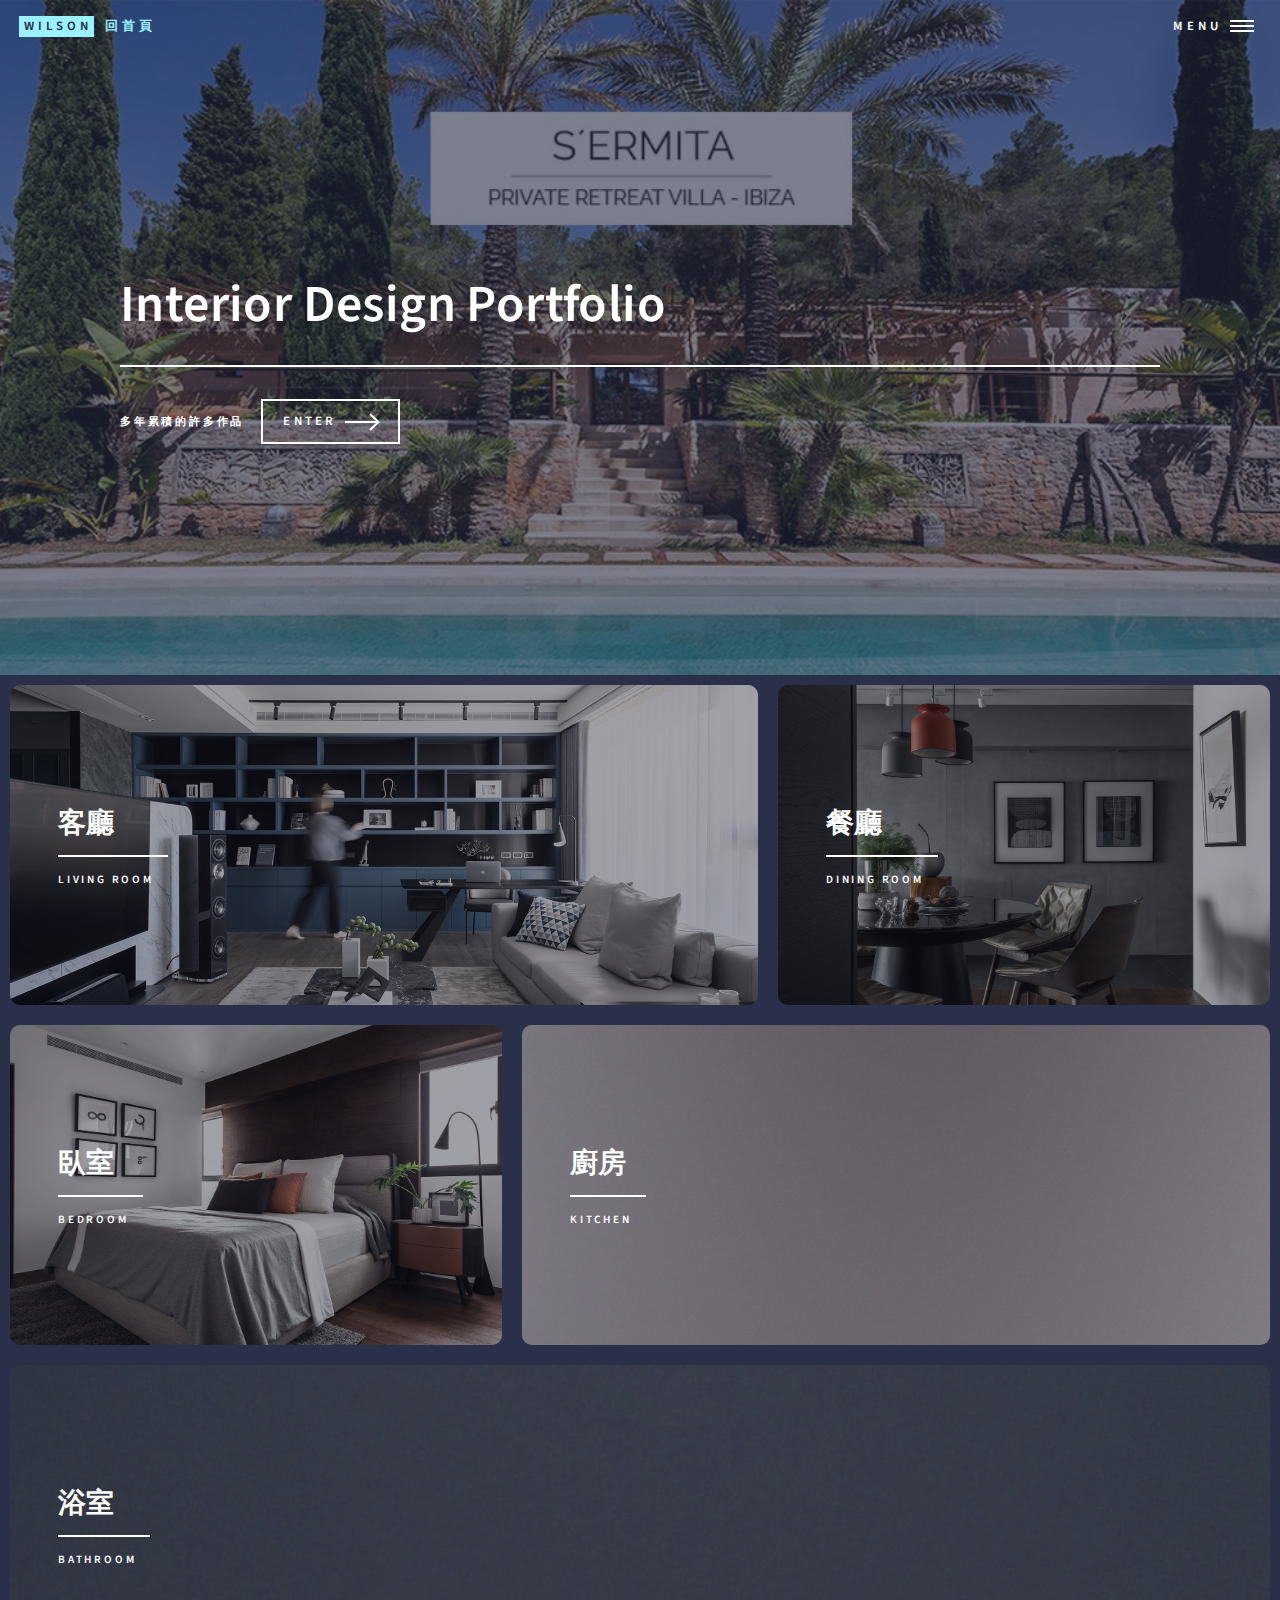
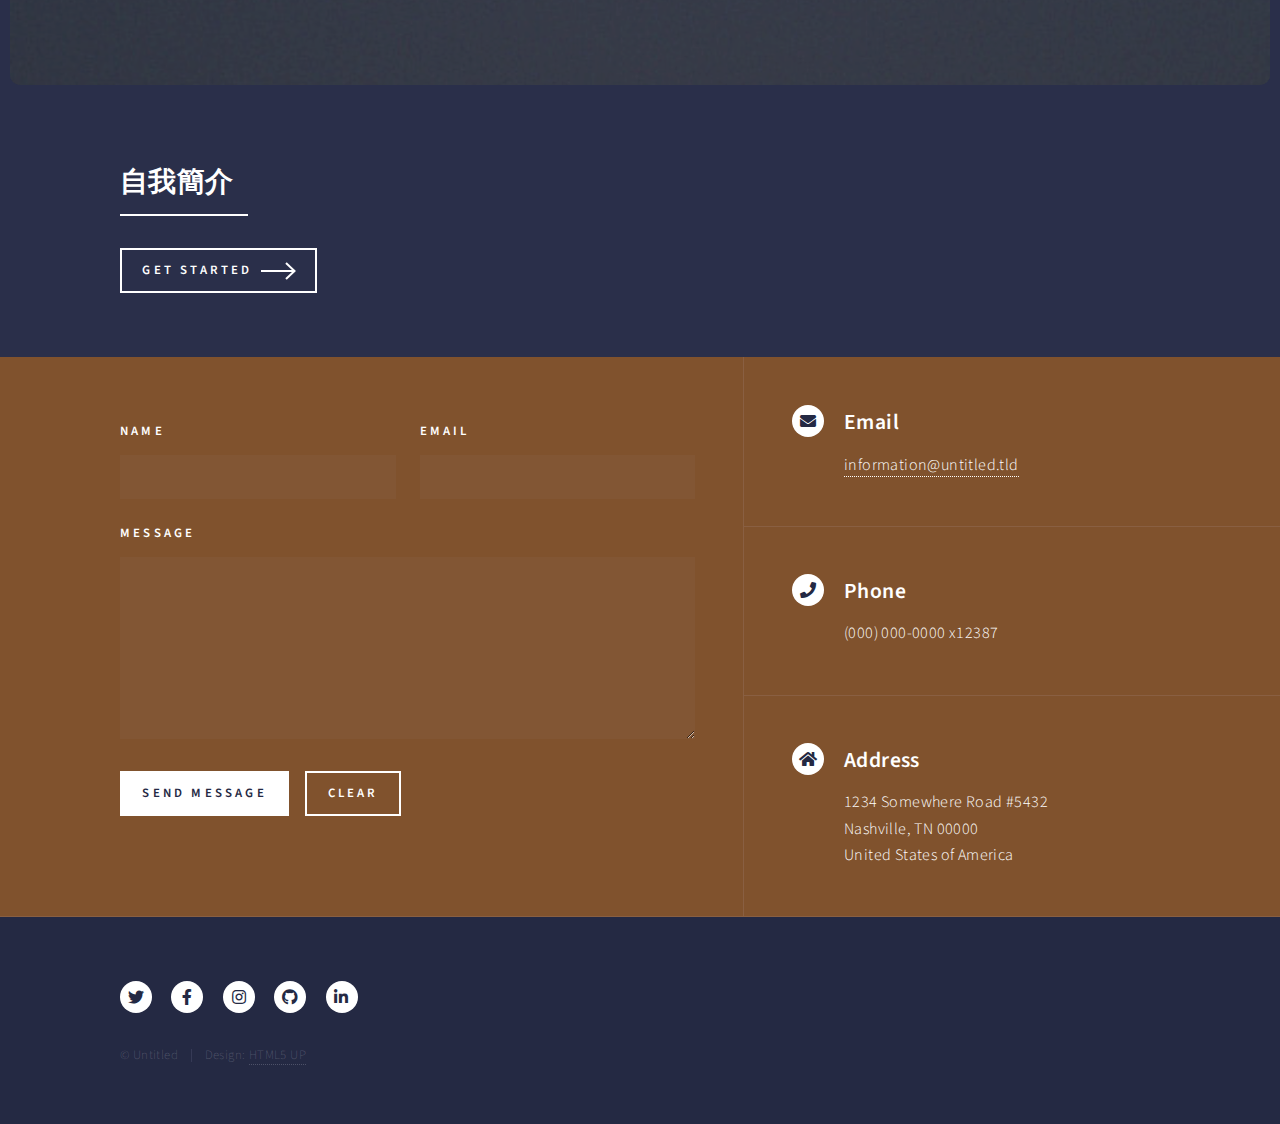
==== index.html @ af1762c1 "nice" ====
<!DOCTYPE HTML>
<!--
	Forty by HTML5 UP
	html5up.net | @ajlkn
	Free for personal and commercial use under the CCA 3.0 license (html5up.net/license)
-->
<html>
	<head>
		<link rel="icon" type="Skull-Icon.svg/png" href="https://upload.wikimedia.org/wikipedia/commons/thumb/e/e3/Skull-Icon.svg/2048px-Skull-Icon.svg.png">
		<title>Interior Design Portfolio</title>
		<meta charset="utf-8" />
		<meta name="viewport" content="width=device-width, initial-scale=1, user-scalable=no" />
		<link rel="stylesheet" href="assets/css/main.css" />
		<noscript><link rel="stylesheet" href="assets/css/noscript.css" /></noscript>
	</head>
	<body class="is-preload">

		<!-- Wrapper -->
			<div id="wrapper">

				<!-- Header -->
					<header id="header" class="alt">
						<a href="index.html" class="logo"><strong>Wilson</strong> <span>回首頁</span></a>
						<nav>
							<a href="#menu">Menu</a>
						</nav>
					</header>

				<!-- Menu -->
					<nav id="menu">
						<ul class="links">
							<li><a href="index.html">Home</a></li>
							<li><a href="landing.html">Landing</a></li>
							<li><a href="generic.html">Generic</a></li>
							<li><a href="elements.html">Elements</a></li>
						</ul>
						<ul class="actions stacked">
							<li><a href="#" class="button primary fit">Get Started</a></li>
							<li><a href="#" class="button fit">Log In</a></li>
						</ul>
					</nav>

				<!-- Banner -->
					<section id="banner" class="major">
						<div class="inner">
							<header class="major">
								<h1>Interior  Design Portfolio</h1>
							</header>
							<div class="content">
								<p>多年累積的許多作品</p>
								<ul class="actions">
									<li><a href="#one" class="button next scrolly">Enter</a></li>
								</ul>
							</div>
						</div>
					</section>

				<!-- Main -->
					<div id="main">

						<!-- One -->
							<section id="one" class="tiles">
								<article>
									<span class="image">
										<img src="images/客廳01.jpg" alt="" />
									</span>
									<header class="major">
										<h3><a href="客廳02.html" class="link">客廳</a></h3>
										<p>living room</p>
									</header>
								</article>
								<article>
									<span class="image">
										<img src="images/餐廳封面.jpg" alt="" />
									</span>
									<header class="major">
										<h3><a href="餐廳.html" class="link">餐廳</a></h3>
										<p>dining room</p>
									</header>
								</article>
								<article>
									<span class="image">
										<img src="images/房間封面.jpg" alt="" />
									</span>
									<header class="major">
										<h3><a href="臥室.html" class="link">臥室</a></h3>
										<p>bedroom</p>
									</header>
								</article>
								<article>
									<span class="image">
										<img src="images/pic04.jpg" alt="" />
									</span>
									<header class="major">
										<h3><a href="廚房.html" class="link">廚房</a></h3>
										<p>kitchen</p>
									</header>
								</article>
								<article>
									<span class="image">
										<img src="images/pic05.jpg" alt="" />
									</span>
									<header class="major">
										<h3><a href="浴室.html" class="link">浴室</a></h3>
										<p>bathroom</p>
									</header>
								</article>
								<!-- <article>
									<span class="image">
										<img src="images/pic06.jpg" alt="" />
									</span>
									<header class="major">
										<h3><a href="landing.html" class="link">多功能空間</a></h3>
										<p>Feugiat amet tempus</p>
									</header>
								</article> -->
							</section>

						<!-- Two -->
							<section id="two">
								<div class="inner">
									<header class="major">
										<h2>自我簡介</h2>
									</header>
									<p></p>
									<ul class="actions">
										<li><a href="landing.html" class="button next">Get Started</a></li>
									</ul>
								</div>
							</section>

					</div>

				<!-- Contact -->
					<section id="contact">
						<div class="inner">
							<section>
								<form method="post" action="#">
									<div class="fields">
										<div class="field half">
											<label for="name">Name</label>
											<input type="text" name="name" id="name" />
										</div>
										<div class="field half">
											<label for="email">Email</label>
											<input type="text" name="email" id="email" />
										</div>
										<div class="field">
											<label for="message">Message</label>
											<textarea name="message" id="message" rows="6"></textarea>
										</div>
									</div>
									<ul class="actions">
										<li><input type="submit" value="Send Message" class="primary" /></li>
										<li><input type="reset" value="Clear" /></li>
									</ul>
								</form>
							</section>
							<section class="split">
								<section>
									<div class="contact-method">
										<span class="icon solid alt fa-envelope"></span>
										<h3>Email</h3>
										<a href="#">information@untitled.tld</a>
									</div>
								</section>
								<section>
									<div class="contact-method">
										<span class="icon solid alt fa-phone"></span>
										<h3>Phone</h3>
										<span>(000) 000-0000 x12387</span>
									</div>
								</section>
								<section>
									<div class="contact-method">
										<span class="icon solid alt fa-home"></span>
										<h3>Address</h3>
										<span>1234 Somewhere Road #5432<br />
										Nashville, TN 00000<br />
										United States of America</span>
									</div>
								</section>
							</section>
						</div>
					</section>

				<!-- Footer -->
					<footer id="footer">
						<div class="inner">
							<ul class="icons">
								<li><a href="#" class="icon brands alt fa-twitter"><span class="label">Twitter</span></a></li>
								<li><a href="#" class="icon brands alt fa-facebook-f"><span class="label">Facebook</span></a></li>
								<li><a href="#" class="icon brands alt fa-instagram"><span class="label">Instagram</span></a></li>
								<li><a href="#" class="icon brands alt fa-github"><span class="label">GitHub</span></a></li>
								<li><a href="#" class="icon brands alt fa-linkedin-in"><span class="label">LinkedIn</span></a></li>
							</ul>
							<ul class="copyright">
								<li>&copy; Untitled</li><li>Design: <a href="https://html5up.net">HTML5 UP</a></li>
							</ul>
						</div>
					</footer>

			</div>

		<!-- Scripts -->
			<script src="assets/js/jquery.min.js"></script>
			<script src="assets/js/jquery.scrolly.min.js"></script>
			<script src="assets/js/jquery.scrollex.min.js"></script>
			<script src="assets/js/browser.min.js"></script>
			<script src="assets/js/breakpoints.min.js"></script>
			<script src="assets/js/util.js"></script>
			<script src="assets/js/main.js"></script>

	</body>
</html>
---- assets/css/main.css ----
@import url(fontawesome-all.min.css);
@import url("https://fonts.googleapis.com/css?family=Source+Sans+Pro:300,300italic,600,600italic");

/*
	Forty by HTML5 UP
	html5up.net | @ajlkn
	Free for personal and commercial use under the CCA 3.0 license (html5up.net/license)
*/

html, body, div, span, applet, object,
iframe, h1, h2, h3, h4, h5, h6, p, blockquote,
pre, a, abbr, acronym, address, big, cite,
code, del, dfn, em, img, ins, kbd, q, s, samp,
small, strike, strong, sub, sup, tt, var, b,
u, i, center, dl, dt, dd, ol, ul, li, fieldset,
form, label, legend, table, caption, tbody,
tfoot, thead, tr, th, td, article, aside,
canvas, details, embed, figure, figcaption,
footer, header, hgroup, menu, nav, output, ruby,
section, summary, time, mark, audio, video {
	margin: 0;
	padding: 0;
	border: 0;
	font-size: 100%;
	font: inherit;
	vertical-align: baseline;}

article, aside, details, figcaption, figure,
footer, header, hgroup, menu, nav, section {
	display: block;}

body {
	line-height: 1;
}

ol, ul {
	list-style: none;
}

blockquote, q {
	quotes: none;
}

	blockquote:before, blockquote:after, q:before, q:after {
		content: '';
		content: none;
	}

table {
	border-collapse: collapse;
	border-spacing: 0;
}

body {
	-webkit-text-size-adjust: none;
}

mark {
	background-color: transparent;
	color: inherit;
}

input::-moz-focus-inner {
	border: 0;
	padding: 0;
}

input, select, textarea {
	-moz-appearance: none;
	-webkit-appearance: none;
	-ms-appearance: none;
	appearance: none;
}

/* Basic */

	@-ms-viewport {
		width: device-width;
	}

	body {
		-ms-overflow-style: scrollbar;
	}

	@media screen and (max-width: 480px) {

		html, body {
			min-width: 320px;
		}

	}

	html {
		box-sizing: border-box;
	}

	*, *:before, *:after {
		box-sizing: inherit;
	}

	body {
		background: #242943;
	}

		body.is-preload *, body.is-preload *:before, body.is-preload *:after {
			-moz-animation: none !important;
			-webkit-animation: none !important;
			-ms-animation: none !important;
			animation: none !important;
			-moz-transition: none !important;
			-webkit-transition: none !important;
			-ms-transition: none !important;
			transition: none !important;
		}

/* Type */

	body, input, select, textarea {
		color: #ffffff;
		font-family: "Source Sans Pro", Helvetica, sans-serif;
		font-size: 17pt;
		font-weight: 300;
		letter-spacing: 0.025em;
		line-height: 1.65;
	}

		@media screen and (max-width: 1680px) {

			body, input, select, textarea {
				font-size: 14pt;
			}

		}

		@media screen and (max-width: 1280px) {

			body, input, select, textarea {
				font-size: 12pt;
			}

		}

		@media screen and (max-width: 360px) {

			body, input, select, textarea {
				font-size: 11pt;
			}

		}

	a {
		-moz-transition: color 0.2s ease-in-out, border-bottom-color 0.2s ease-in-out;
		-webkit-transition: color 0.2s ease-in-out, border-bottom-color 0.2s ease-in-out;
		-ms-transition: color 0.2s ease-in-out, border-bottom-color 0.2s ease-in-out;
		transition: color 0.2s ease-in-out, border-bottom-color 0.2s ease-in-out;
		border-bottom: dotted 1px;
		color: inherit;
		text-decoration: none;
	}

		a:hover {
			border-bottom-color: transparent;
			color: #9bf1ff !important;
		}

		a:active {
			color: #53e3fb !important;
		}

	strong, b {
		color: #ffffff;
		font-weight: 600;
	}

	em, i {
		font-style: italic;
	}

	p {
		margin: 0 0 2em 0;
	}

	h1, h2, h3, h4, h5, h6 {
		color: #ffffff;
		font-weight: 600;
		line-height: 1.65;
		margin: 0 0 1em 0;
	}

		h1 a, h2 a, h3 a, h4 a, h5 a, h6 a {
			color: inherit;
			border-bottom: 0;
		}

	h1 {
		font-size: 2.5em;
	}

	h2 {
		font-size: 1.75em;
	}

	h3 {
		font-size: 1.35em;
	}

	h4 {
		font-size: 1.1em;
	}

	h5 {
		font-size: 0.9em;
	}

	h6 {
		font-size: 0.7em;
	}

	@media screen and (max-width: 736px) {

		h1 {
			font-size: 2em;
		}

		h2 {
			font-size: 1.5em;
		}

		h3 {
			font-size: 1.25em;
		}

	}

	sub {
		font-size: 0.8em;
		position: relative;
		top: 0.5em;
	}

	sup {
		font-size: 0.8em;
		position: relative;
		top: -0.5em;
	}

	blockquote {
		border-left: solid 4px rgba(212, 212, 255, 0.1);
		font-style: italic;
		margin: 0 0 2em 0;
		padding: 0.5em 0 0.5em 2em;
	}

	code {
		background: rgba(212, 212, 255, 0.035);
		font-family: "Courier New", monospace;
		font-size: 0.9em;
		margin: 0 0.25em;
		padding: 0.25em 0.65em;
	}

	pre {
		-webkit-overflow-scrolling: touch;
		font-family: "Courier New", monospace;
		font-size: 0.9em;
		margin: 0 0 2em 0;
	}

		pre code {
			display: block;
			line-height: 1.75;
			padding: 1em 1.5em;
			overflow-x: auto;
		}

	hr {
		border: 0;
		border-bottom: solid 1px rgba(212, 212, 255, 0.1);
		margin: 2em 0;
	}

		hr.major {
			margin: 3em 0;
		}

	.align-left {
		text-align: left;
	}

	.align-center {
		text-align: center;
	}

	.align-right {
		text-align: right;
	}

/* Row */

	.row {
		display: flex;
		flex-wrap: wrap;
		box-sizing: border-box;
		align-items: stretch;
	}

		.row > * {
			box-sizing: border-box;
		}

		.row.gtr-uniform > * > :last-child {
			margin-bottom: 0;
		}

		.row.aln-left {
			justify-content: flex-start;
		}

		.row.aln-center {
			justify-content: center;
		}

		.row.aln-right {
			justify-content: flex-end;
		}

		.row.aln-top {
			align-items: flex-start;
		}

		.row.aln-middle {
			align-items: center;
		}

		.row.aln-bottom {
			align-items: flex-end;
		}

		.row > .imp {
			order: -1;
		}

		.row > .col-1 {
			width: 8.33333%;
		}

		.row > .off-1 {
			margin-left: 8.33333%;
		}

		.row > .col-2 {
			width: 16.66667%;
		}

		.row > .off-2 {
			margin-left: 16.66667%;
		}

		.row > .col-3 {
			width: 25%;
		}

		.row > .off-3 {
			margin-left: 25%;
		}

		.row > .col-4 {
			width: 33.33333%;
		}

		.row > .off-4 {
			margin-left: 33.33333%;
		}

		.row > .col-5 {
			width: 41.66667%;
		}

		.row > .off-5 {
			margin-left: 41.66667%;
		}

		.row > .col-6 {
			width: 50%;
		}

		.row > .off-6 {
			margin-left: 50%;
		}

		.row > .col-7 {
			width: 58.33333%;
		}

		.row > .off-7 {
			margin-left: 58.33333%;
		}

		.row > .col-8 {
			width: 66.66667%;
		}

		.row > .off-8 {
			margin-left: 66.66667%;
		}

		.row > .col-9 {
			width: 75%;
		}

		.row > .off-9 {
			margin-left: 75%;
		}

		.row > .col-10 {
			width: 83.33333%;
		}

		.row > .off-10 {
			margin-left: 83.33333%;
		}

		.row > .col-11 {
			width: 91.66667%;
		}

		.row > .off-11 {
			margin-left: 91.66667%;
		}

		.row > .col-12 {
			width: 100%;
		}

		.row > .off-12 {
			margin-left: 100%;
		}

		.row.gtr-0 {
			margin-top: 0;
			margin-left: 0em;
		}

			.row.gtr-0 > * {
				padding: 0 0 0 0em;
			}

			.row.gtr-0.gtr-uniform {
				margin-top: 0em;
			}

				.row.gtr-0.gtr-uniform > * {
					padding-top: 0em;
				}

		.row.gtr-25 {
			margin-top: 0;
			margin-left: -0.5em;
		}

			.row.gtr-25 > * {
				padding: 0 0 0 0.5em;
			}

			.row.gtr-25.gtr-uniform {
				margin-top: -0.5em;
			}

				.row.gtr-25.gtr-uniform > * {
					padding-top: 0.5em;
				}

		.row.gtr-50 {
			margin-top: 0;
			margin-left: -1em;
		}

			.row.gtr-50 > * {
				padding: 0 0 0 1em;
			}

			.row.gtr-50.gtr-uniform {
				margin-top: -1em;
			}

				.row.gtr-50.gtr-uniform > * {
					padding-top: 1em;
				}

		.row {
			margin-top: 0;
			margin-left: -2em;
		}

			.row > * {
				padding: 0 0 0 2em;
			}

			.row.gtr-uniform {
				margin-top: -2em;
			}

				.row.gtr-uniform > * {
					padding-top: 2em;
				}

		.row.gtr-150 {
			margin-top: 0;
			margin-left: -3em;
		}

			.row.gtr-150 > * {
				padding: 0 0 0 3em;
			}

			.row.gtr-150.gtr-uniform {
				margin-top: -3em;
			}

				.row.gtr-150.gtr-uniform > * {
					padding-top: 3em;
				}

		.row.gtr-200 {
			margin-top: 0;
			margin-left: -4em;
		}

			.row.gtr-200 > * {
				padding: 0 0 0 4em;
			}

			.row.gtr-200.gtr-uniform {
				margin-top: -4em;
			}

				.row.gtr-200.gtr-uniform > * {
					padding-top: 4em;
				}

		@media screen and (max-width: 1680px) {

			.row {
				display: flex;
				flex-wrap: wrap;
				box-sizing: border-box;
				align-items: stretch;
			}

				.row > * {
					box-sizing: border-box;
				}

				.row.gtr-uniform > * > :last-child {
					margin-bottom: 0;
				}

				.row.aln-left {
					justify-content: flex-start;
				}

				.row.aln-center {
					justify-content: center;
				}

				.row.aln-right {
					justify-content: flex-end;
				}

				.row.aln-top {
					align-items: flex-start;
				}

				.row.aln-middle {
					align-items: center;
				}

				.row.aln-bottom {
					align-items: flex-end;
				}

				.row > .imp-xlarge {
					order: -1;
				}

				.row > .col-1-xlarge {
					width: 8.33333%;
				}

				.row > .off-1-xlarge {
					margin-left: 8.33333%;
				}

				.row > .col-2-xlarge {
					width: 16.66667%;
				}

				.row > .off-2-xlarge {
					margin-left: 16.66667%;
				}

				.row > .col-3-xlarge {
					width: 25%;
				}

				.row > .off-3-xlarge {
					margin-left: 25%;
				}

				.row > .col-4-xlarge {
					width: 33.33333%;
				}

				.row > .off-4-xlarge {
					margin-left: 33.33333%;
				}

				.row > .col-5-xlarge {
					width: 41.66667%;
				}

				.row > .off-5-xlarge {
					margin-left: 41.66667%;
				}

				.row > .col-6-xlarge {
					width: 50%;
				}

				.row > .off-6-xlarge {
					margin-left: 50%;
				}

				.row > .col-7-xlarge {
					width: 58.33333%;
				}

				.row > .off-7-xlarge {
					margin-left: 58.33333%;
				}

				.row > .col-8-xlarge {
					width: 66.66667%;
				}

				.row > .off-8-xlarge {
					margin-left: 66.66667%;
				}

				.row > .col-9-xlarge {
					width: 75%;
				}

				.row > .off-9-xlarge {
					margin-left: 75%;
				}

				.row > .col-10-xlarge {
					width: 83.33333%;
				}

				.row > .off-10-xlarge {
					margin-left: 83.33333%;
				}

				.row > .col-11-xlarge {
					width: 91.66667%;
				}

				.row > .off-11-xlarge {
					margin-left: 91.66667%;
				}

				.row > .col-12-xlarge {
					width: 100%;
				}

				.row > .off-12-xlarge {
					margin-left: 100%;
				}

				.row.gtr-0 {
					margin-top: 0;
					margin-left: 0em;
				}

					.row.gtr-0 > * {
						padding: 0 0 0 0em;
					}

					.row.gtr-0.gtr-uniform {
						margin-top: 0em;
					}

						.row.gtr-0.gtr-uniform > * {
							padding-top: 0em;
						}

				.row.gtr-25 {
					margin-top: 0;
					margin-left: -0.5em;
				}

					.row.gtr-25 > * {
						padding: 0 0 0 0.5em;
					}

					.row.gtr-25.gtr-uniform {
						margin-top: -0.5em;
					}

						.row.gtr-25.gtr-uniform > * {
							padding-top: 0.5em;
						}

				.row.gtr-50 {
					margin-top: 0;
					margin-left: -1em;
				}

					.row.gtr-50 > * {
						padding: 0 0 0 1em;
					}

					.row.gtr-50.gtr-uniform {
						margin-top: -1em;
					}

						.row.gtr-50.gtr-uniform > * {
							padding-top: 1em;
						}

				.row {
					margin-top: 0;
					margin-left: -2em;
				}

					.row > * {
						padding: 0 0 0 2em;
					}

					.row.gtr-uniform {
						margin-top: -2em;
					}

						.row.gtr-uniform > * {
							padding-top: 2em;
						}

				.row.gtr-150 {
					margin-top: 0;
					margin-left: -3em;
				}

					.row.gtr-150 > * {
						padding: 0 0 0 3em;
					}

					.row.gtr-150.gtr-uniform {
						margin-top: -3em;
					}

						.row.gtr-150.gtr-uniform > * {
							padding-top: 3em;
						}

				.row.gtr-200 {
					margin-top: 0;
					margin-left: -4em;
				}

					.row.gtr-200 > * {
						padding: 0 0 0 4em;
					}

					.row.gtr-200.gtr-uniform {
						margin-top: -4em;
					}

						.row.gtr-200.gtr-uniform > * {
							padding-top: 4em;
						}

		}

		@media screen and (max-width: 1280px) {

			.row {
				display: flex;
				flex-wrap: wrap;
				box-sizing: border-box;
				align-items: stretch;
			}

				.row > * {
					box-sizing: border-box;
				}

				.row.gtr-uniform > * > :last-child {
					margin-bottom: 0;
				}

				.row.aln-left {
					justify-content: flex-start;
				}

				.row.aln-center {
					justify-content: center;
				}

				.row.aln-right {
					justify-content: flex-end;
				}

				.row.aln-top {
					align-items: flex-start;
				}

				.row.aln-middle {
					align-items: center;
				}

				.row.aln-bottom {
					align-items: flex-end;
				}

				.row > .imp-large {
					order: -1;
				}

				.row > .col-1-large {
					width: 8.33333%;
				}

				.row > .off-1-large {
					margin-left: 8.33333%;
				}

				.row > .col-2-large {
					width: 16.66667%;
				}

				.row > .off-2-large {
					margin-left: 16.66667%;
				}

				.row > .col-3-large {
					width: 25%;
				}

				.row > .off-3-large {
					margin-left: 25%;
				}

				.row > .col-4-large {
					width: 33.33333%;
				}

				.row > .off-4-large {
					margin-left: 33.33333%;
				}

				.row > .col-5-large {
					width: 41.66667%;
				}

				.row > .off-5-large {
					margin-left: 41.66667%;
				}

				.row > .col-6-large {
					width: 50%;
				}

				.row > .off-6-large {
					margin-left: 50%;
				}

				.row > .col-7-large {
					width: 58.33333%;
				}

				.row > .off-7-large {
					margin-left: 58.33333%;
				}

				.row > .col-8-large {
					width: 66.66667%;
				}

				.row > .off-8-large {
					margin-left: 66.66667%;
				}

				.row > .col-9-large {
					width: 75%;
				}

				.row > .off-9-large {
					margin-left: 75%;
				}

				.row > .col-10-large {
					width: 83.33333%;
				}

				.row > .off-10-large {
					margin-left: 83.33333%;
				}

				.row > .col-11-large {
					width: 91.66667%;
				}

				.row > .off-11-large {
					margin-left: 91.66667%;
				}

				.row > .col-12-large {
					width: 100%;
				}

				.row > .off-12-large {
					margin-left: 100%;
				}

				.row.gtr-0 {
					margin-top: 0;
					margin-left: 0em;
				}

					.row.gtr-0 > * {
						padding: 0 0 0 0em;
					}

					.row.gtr-0.gtr-uniform {
						margin-top: 0em;
					}

						.row.gtr-0.gtr-uniform > * {
							padding-top: 0em;
						}

				.row.gtr-25 {
					margin-top: 0;
					margin-left: -0.375em;
				}

					.row.gtr-25 > * {
						padding: 0 0 0 0.375em;
					}

					.row.gtr-25.gtr-uniform {
						margin-top: -0.375em;
					}

						.row.gtr-25.gtr-uniform > * {
							padding-top: 0.375em;
						}

				.row.gtr-50 {
					margin-top: 0;
					margin-left: -0.75em;
				}

					.row.gtr-50 > * {
						padding: 0 0 0 0.75em;
					}

					.row.gtr-50.gtr-uniform {
						margin-top: -0.75em;
					}

						.row.gtr-50.gtr-uniform > * {
							padding-top: 0.75em;
						}

				.row {
					margin-top: 0;
					margin-left: -1.5em;
				}

					.row > * {
						padding: 0 0 0 1.5em;
					}

					.row.gtr-uniform {
						margin-top: -1.5em;
					}

						.row.gtr-uniform > * {
							padding-top: 1.5em;
						}

				.row.gtr-150 {
					margin-top: 0;
					margin-left: -2.25em;
				}

					.row.gtr-150 > * {
						padding: 0 0 0 2.25em;
					}

					.row.gtr-150.gtr-uniform {
						margin-top: -2.25em;
					}

						.row.gtr-150.gtr-uniform > * {
							padding-top: 2.25em;
						}

				.row.gtr-200 {
					margin-top: 0;
					margin-left: -3em;
				}

					.row.gtr-200 > * {
						padding: 0 0 0 3em;
					}

					.row.gtr-200.gtr-uniform {
						margin-top: -3em;
					}

						.row.gtr-200.gtr-uniform > * {
							padding-top: 3em;
						}

		}

		@media screen and (max-width: 980px) {

			.row {
				display: flex;
				flex-wrap: wrap;
				box-sizing: border-box;
				align-items: stretch;
			}

				.row > * {
					box-sizing: border-box;
				}

				.row.gtr-uniform > * > :last-child {
					margin-bottom: 0;
				}

				.row.aln-left {
					justify-content: flex-start;
				}

				.row.aln-center {
					justify-content: center;
				}

				.row.aln-right {
					justify-content: flex-end;
				}

				.row.aln-top {
					align-items: flex-start;
				}

				.row.aln-middle {
					align-items: center;
				}

				.row.aln-bottom {
					align-items: flex-end;
				}

				.row > .imp-medium {
					order: -1;
				}

				.row > .col-1-medium {
					width: 8.33333%;
				}

				.row > .off-1-medium {
					margin-left: 8.33333%;
				}

				.row > .col-2-medium {
					width: 16.66667%;
				}

				.row > .off-2-medium {
					margin-left: 16.66667%;
				}

				.row > .col-3-medium {
					width: 25%;
				}

				.row > .off-3-medium {
					margin-left: 25%;
				}

				.row > .col-4-medium {
					width: 33.33333%;
				}

				.row > .off-4-medium {
					margin-left: 33.33333%;
				}

				.row > .col-5-medium {
					width: 41.66667%;
				}

				.row > .off-5-medium {
					margin-left: 41.66667%;
				}

				.row > .col-6-medium {
					width: 50%;
				}

				.row > .off-6-medium {
					margin-left: 50%;
				}

				.row > .col-7-medium {
					width: 58.33333%;
				}

				.row > .off-7-medium {
					margin-left: 58.33333%;
				}

				.row > .col-8-medium {
					width: 66.66667%;
				}

				.row > .off-8-medium {
					margin-left: 66.66667%;
				}

				.row > .col-9-medium {
					width: 75%;
				}

				.row > .off-9-medium {
					margin-left: 75%;
				}

				.row > .col-10-medium {
					width: 83.33333%;
				}

				.row > .off-10-medium {
					margin-left: 83.33333%;
				}

				.row > .col-11-medium {
					width: 91.66667%;
				}

				.row > .off-11-medium {
					margin-left: 91.66667%;
				}

				.row > .col-12-medium {
					width: 100%;
				}

				.row > .off-12-medium {
					margin-left: 100%;
				}

				.row.gtr-0 {
					margin-top: 0;
					margin-left: 0em;
				}

					.row.gtr-0 > * {
						padding: 0 0 0 0em;
					}

					.row.gtr-0.gtr-uniform {
						margin-top: 0em;
					}

						.row.gtr-0.gtr-uniform > * {
							padding-top: 0em;
						}

				.row.gtr-25 {
					margin-top: 0;
					margin-left: -0.375em;
				}

					.row.gtr-25 > * {
						padding: 0 0 0 0.375em;
					}

					.row.gtr-25.gtr-uniform {
						margin-top: -0.375em;
					}

						.row.gtr-25.gtr-uniform > * {
							padding-top: 0.375em;
						}

				.row.gtr-50 {
					margin-top: 0;
					margin-left: -0.75em;
				}

					.row.gtr-50 > * {
						padding: 0 0 0 0.75em;
					}

					.row.gtr-50.gtr-uniform {
						margin-top: -0.75em;
					}

						.row.gtr-50.gtr-uniform > * {
							padding-top: 0.75em;
						}

				.row {
					margin-top: 0;
					margin-left: -1.5em;
				}

					.row > * {
						padding: 0 0 0 1.5em;
					}

					.row.gtr-uniform {
						margin-top: -1.5em;
					}

						.row.gtr-uniform > * {
							padding-top: 1.5em;
						}

				.row.gtr-150 {
					margin-top: 0;
					margin-left: -2.25em;
				}

					.row.gtr-150 > * {
						padding: 0 0 0 2.25em;
					}

					.row.gtr-150.gtr-uniform {
						margin-top: -2.25em;
					}

						.row.gtr-150.gtr-uniform > * {
							padding-top: 2.25em;
						}

				.row.gtr-200 {
					margin-top: 0;
					margin-left: -3em;
				}

					.row.gtr-200 > * {
						padding: 0 0 0 3em;
					}

					.row.gtr-200.gtr-uniform {
						margin-top: -3em;
					}

						.row.gtr-200.gtr-uniform > * {
							padding-top: 3em;
						}

		}

		@media screen and (max-width: 736px) {

			.row {
				display: flex;
				flex-wrap: wrap;
				box-sizing: border-box;
				align-items: stretch;
			}

				.row > * {
					box-sizing: border-box;
				}

				.row.gtr-uniform > * > :last-child {
					margin-bottom: 0;
				}

				.row.aln-left {
					justify-content: flex-start;
				}

				.row.aln-center {
					justify-content: center;
				}

				.row.aln-right {
					justify-content: flex-end;
				}

				.row.aln-top {
					align-items: flex-start;
				}

				.row.aln-middle {
					align-items: center;
				}

				.row.aln-bottom {
					align-items: flex-end;
				}

				.row > .imp-small {
					order: -1;
				}

				.row > .col-1-small {
					width: 8.33333%;
				}

				.row > .off-1-small {
					margin-left: 8.33333%;
				}

				.row > .col-2-small {
					width: 16.66667%;
				}

				.row > .off-2-small {
					margin-left: 16.66667%;
				}

				.row > .col-3-small {
					width: 25%;
				}

				.row > .off-3-small {
					margin-left: 25%;
				}

				.row > .col-4-small {
					width: 33.33333%;
				}

				.row > .off-4-small {
					margin-left: 33.33333%;
				}

				.row > .col-5-small {
					width: 41.66667%;
				}

				.row > .off-5-small {
					margin-left: 41.66667%;
				}

				.row > .col-6-small {
					width: 50%;
				}

				.row > .off-6-small {
					margin-left: 50%;
				}

				.row > .col-7-small {
					width: 58.33333%;
				}

				.row > .off-7-small {
					margin-left: 58.33333%;
				}

				.row > .col-8-small {
					width: 66.66667%;
				}

				.row > .off-8-small {
					margin-left: 66.66667%;
				}

				.row > .col-9-small {
					width: 75%;
				}

				.row > .off-9-small {
					margin-left: 75%;
				}

				.row > .col-10-small {
					width: 83.33333%;
				}

				.row > .off-10-small {
					margin-left: 83.33333%;
				}

				.row > .col-11-small {
					width: 91.66667%;
				}

				.row > .off-11-small {
					margin-left: 91.66667%;
				}

				.row > .col-12-small {
					width: 100%;
				}

				.row > .off-12-small {
					margin-left: 100%;
				}

				.row.gtr-0 {
					margin-top: 0;
					margin-left: 0em;
				}

					.row.gtr-0 > * {
						padding: 0 0 0 0em;
					}

					.row.gtr-0.gtr-uniform {
						margin-top: 0em;
					}

						.row.gtr-0.gtr-uniform > * {
							padding-top: 0em;
						}

				.row.gtr-25 {
					margin-top: 0;
					margin-left: -0.3125em;
				}

					.row.gtr-25 > * {
						padding: 0 0 0 0.3125em;
					}

					.row.gtr-25.gtr-uniform {
						margin-top: -0.3125em;
					}

						.row.gtr-25.gtr-uniform > * {
							padding-top: 0.3125em;
						}

				.row.gtr-50 {
					margin-top: 0;
					margin-left: -0.625em;
				}

					.row.gtr-50 > * {
						padding: 0 0 0 0.625em;
					}

					.row.gtr-50.gtr-uniform {
						margin-top: -0.625em;
					}

						.row.gtr-50.gtr-uniform > * {
							padding-top: 0.625em;
						}

				.row {
					margin-top: 0;
					margin-left: -1.25em;
				}

					.row > * {
						padding: 0 0 0 1.25em;
					}

					.row.gtr-uniform {
						margin-top: -1.25em;
					}

						.row.gtr-uniform > * {
							padding-top: 1.25em;
						}

				.row.gtr-150 {
					margin-top: 0;
					margin-left: -1.875em;
				}

					.row.gtr-150 > * {
						padding: 0 0 0 1.875em;
					}

					.row.gtr-150.gtr-uniform {
						margin-top: -1.875em;
					}

						.row.gtr-150.gtr-uniform > * {
							padding-top: 1.875em;
						}

				.row.gtr-200 {
					margin-top: 0;
					margin-left: -2.5em;
				}

					.row.gtr-200 > * {
						padding: 0 0 0 2.5em;
					}

					.row.gtr-200.gtr-uniform {
						margin-top: -2.5em;
					}

						.row.gtr-200.gtr-uniform > * {
							padding-top: 2.5em;
						}

		}

		@media screen and (max-width: 480px) {

			.row {
				display: flex;
				flex-wrap: wrap;
				box-sizing: border-box;
				align-items: stretch;
			}

				.row > * {
					box-sizing: border-box;
				}

				.row.gtr-uniform > * > :last-child {
					margin-bottom: 0;
				}

				.row.aln-left {
					justify-content: flex-start;
				}

				.row.aln-center {
					justify-content: center;
				}

				.row.aln-right {
					justify-content: flex-end;
				}

				.row.aln-top {
					align-items: flex-start;
				}

				.row.aln-middle {
					align-items: center;
				}

				.row.aln-bottom {
					align-items: flex-end;
				}

				.row > .imp-xsmall {
					order: -1;
				}

				.row > .col-1-xsmall {
					width: 8.33333%;
				}

				.row > .off-1-xsmall {
					margin-left: 8.33333%;
				}

				.row > .col-2-xsmall {
					width: 16.66667%;
				}

				.row > .off-2-xsmall {
					margin-left: 16.66667%;
				}

				.row > .col-3-xsmall {
					width: 25%;
				}

				.row > .off-3-xsmall {
					margin-left: 25%;
				}

				.row > .col-4-xsmall {
					width: 33.33333%;
				}

				.row > .off-4-xsmall {
					margin-left: 33.33333%;
				}

				.row > .col-5-xsmall {
					width: 41.66667%;
				}

				.row > .off-5-xsmall {
					margin-left: 41.66667%;
				}

				.row > .col-6-xsmall {
					width: 50%;
				}

				.row > .off-6-xsmall {
					margin-left: 50%;
				}

				.row > .col-7-xsmall {
					width: 58.33333%;
				}

				.row > .off-7-xsmall {
					margin-left: 58.33333%;
				}

				.row > .col-8-xsmall {
					width: 66.66667%;
				}

				.row > .off-8-xsmall {
					margin-left: 66.66667%;
				}

				.row > .col-9-xsmall {
					width: 75%;
				}

				.row > .off-9-xsmall {
					margin-left: 75%;
				}

				.row > .col-10-xsmall {
					width: 83.33333%;
				}

				.row > .off-10-xsmall {
					margin-left: 83.33333%;
				}

				.row > .col-11-xsmall {
					width: 91.66667%;
				}

				.row > .off-11-xsmall {
					margin-left: 91.66667%;
				}

				.row > .col-12-xsmall {
					width: 100%;
				}

				.row > .off-12-xsmall {
					margin-left: 100%;
				}

				.row.gtr-0 {
					margin-top: 0;
					margin-left: 0em;
				}

					.row.gtr-0 > * {
						padding: 0 0 0 0em;
					}

					.row.gtr-0.gtr-uniform {
						margin-top: 0em;
					}

						.row.gtr-0.gtr-uniform > * {
							padding-top: 0em;
						}

				.row.gtr-25 {
					margin-top: 0;
					margin-left: -0.3125em;
				}

					.row.gtr-25 > * {
						padding: 0 0 0 0.3125em;
					}

					.row.gtr-25.gtr-uniform {
						margin-top: -0.3125em;
					}

						.row.gtr-25.gtr-uniform > * {
							padding-top: 0.3125em;
						}

				.row.gtr-50 {
					margin-top: 0;
					margin-left: -0.625em;
				}

					.row.gtr-50 > * {
						padding: 0 0 0 0.625em;
					}

					.row.gtr-50.gtr-uniform {
						margin-top: -0.625em;
					}

						.row.gtr-50.gtr-uniform > * {
							padding-top: 0.625em;
						}

				.row {
					margin-top: 0;
					margin-left: -1.25em;
				}

					.row > * {
						padding: 0 0 0 1.25em;
					}

					.row.gtr-uniform {
						margin-top: -1.25em;
					}

						.row.gtr-uniform > * {
							padding-top: 1.25em;
						}

				.row.gtr-150 {
					margin-top: 0;
					margin-left: -1.875em;
				}

					.row.gtr-150 > * {
						padding: 0 0 0 1.875em;
					}

					.row.gtr-150.gtr-uniform {
						margin-top: -1.875em;
					}

						.row.gtr-150.gtr-uniform > * {
							padding-top: 1.875em;
						}

				.row.gtr-200 {
					margin-top: 0;
					margin-left: -2.5em;
				}

					.row.gtr-200 > * {
						padding: 0 0 0 2.5em;
					}

					.row.gtr-200.gtr-uniform {
						margin-top: -2.5em;
					}

						.row.gtr-200.gtr-uniform > * {
							padding-top: 2.5em;
						}

		}

/* Section/Article */

	section.special, article.special {
		text-align: center;
	}

	header.major {
		width: -moz-max-content;
		width: -webkit-max-content;
		width: -ms-max-content;
		width: max-content;
		margin-bottom: 2em;
	}

		header.major > :first-child {
			margin-bottom: 0;
			width: calc(100% + 0.5em);
		}

			header.major > :first-child:after {
				content: '';
				background-color: #ffffff;
				display: block;
				height: 2px;
				margin: 0.325em 0 0.5em 0;
				width: 100%;
			}

		header.major > p {
			font-size: 0.7em;
			font-weight: 600;
			letter-spacing: 0.25em;
			margin-bottom: 0;
			text-transform: uppercase;
		}

		body.is-ie header.major > :first-child:after {
			max-width: 9em;
		}

		body.is-ie header.major > h1:after {
			max-width: 100% !important;
		}

	@media screen and (max-width: 736px) {

		header.major > p br {
			display: none;
		}

	}

/* Form */

	form {
		margin: 0 0 2em 0;
	}

		form > :last-child {
			margin-bottom: 0;
		}

		form > .fields {
			display: -moz-flex;
			display: -webkit-flex;
			display: -ms-flex;
			display: flex;
			-moz-flex-wrap: wrap;
			-webkit-flex-wrap: wrap;
			-ms-flex-wrap: wrap;
			flex-wrap: wrap;
			width: calc(100% + 3em);
			margin: -1.5em 0 2em -1.5em;
		}

			form > .fields > .field {
				-moz-flex-grow: 0;
				-webkit-flex-grow: 0;
				-ms-flex-grow: 0;
				flex-grow: 0;
				-moz-flex-shrink: 0;
				-webkit-flex-shrink: 0;
				-ms-flex-shrink: 0;
				flex-shrink: 0;
				padding: 1.5em 0 0 1.5em;
				width: calc(100% - 1.5em);
			}

				form > .fields > .field.half {
					width: calc(50% - 0.75em);
				}

				form > .fields > .field.third {
					width: calc(100%/3 - 0.5em);
				}

				form > .fields > .field.quarter {
					width: calc(25% - 0.375em);
				}

		@media screen and (max-width: 480px) {

			form > .fields {
				width: calc(100% + 3em);
				margin: -1.5em 0 2em -1.5em;
			}

				form > .fields > .field {
					padding: 1.5em 0 0 1.5em;
					width: calc(100% - 1.5em);
				}

					form > .fields > .field.half {
						width: calc(100% - 1.5em);
					}

					form > .fields > .field.third {
						width: calc(100% - 1.5em);
					}

					form > .fields > .field.quarter {
						width: calc(100% - 1.5em);
					}

		}

	label {
		color: #ffffff;
		display: block;
		font-size: 0.8em;
		font-weight: 600;
		letter-spacing: 0.25em;
		margin: 0 0 1em 0;
		text-transform: uppercase;
	}

	input[type="text"],
	input[type="password"],
	input[type="email"],
	input[type="tel"],
	input[type="search"],
	input[type="url"],
	select,
	textarea {
		-moz-appearance: none;
		-webkit-appearance: none;
		-ms-appearance: none;
		appearance: none;
		background: rgba(212, 212, 255, 0.035);
		border: none;
		border-radius: 0;
		color: inherit;
		display: block;
		outline: 0;
		padding: 0 1em;
		text-decoration: none;
		width: 100%;
	}

		input[type="text"]:invalid,
		input[type="password"]:invalid,
		input[type="email"]:invalid,
		input[type="tel"]:invalid,
		input[type="search"]:invalid,
		input[type="url"]:invalid,
		select:invalid,
		textarea:invalid {
			box-shadow: none;
		}

		input[type="text"]:focus,
		input[type="password"]:focus,
		input[type="email"]:focus,
		input[type="tel"]:focus,
		input[type="search"]:focus,
		input[type="url"]:focus,
		select:focus,
		textarea:focus {
			border-color: #9bf1ff;
			box-shadow: 0 0 0 2px #9bf1ff;
		}

	select {
		background-image: url("data:image/svg+xml;charset=utf8,%3Csvg xmlns='http://www.w3.org/2000/svg' width='40' height='40' preserveAspectRatio='none' viewBox='0 0 40 40'%3E%3Cpath d='M9.4,12.3l10.4,10.4l10.4-10.4c0.2-0.2,0.5-0.4,0.9-0.4c0.3,0,0.6,0.1,0.9,0.4l3.3,3.3c0.2,0.2,0.4,0.5,0.4,0.9 c0,0.4-0.1,0.6-0.4,0.9L20.7,31.9c-0.2,0.2-0.5,0.4-0.9,0.4c-0.3,0-0.6-0.1-0.9-0.4L4.3,17.3c-0.2-0.2-0.4-0.5-0.4-0.9 c0-0.4,0.1-0.6,0.4-0.9l3.3-3.3c0.2-0.2,0.5-0.4,0.9-0.4S9.1,12.1,9.4,12.3z' fill='rgba(212, 212, 255, 0.1)' /%3E%3C/svg%3E");
		background-size: 1.25rem;
		background-repeat: no-repeat;
		background-position: calc(100% - 1rem) center;
		height: 2.75em;
		padding-right: 2.75em;
		text-overflow: ellipsis;
	}

		select option {
			color: #ffffff;
			background: #242943;
		}

		select:focus::-ms-value {
			background-color: transparent;
		}

		select::-ms-expand {
			display: none;
		}

	input[type="text"],
	input[type="password"],
	input[type="email"],
	input[type="tel"],
	input[type="search"],
	input[type="url"],
	select {
		height: 2.75em;
	}

	textarea {
		padding: 0.75em 1em;
	}

	input[type="checkbox"],
	input[type="radio"] {
		-moz-appearance: none;
		-webkit-appearance: none;
		-ms-appearance: none;
		appearance: none;
		display: block;
		float: left;
		margin-right: -2em;
		opacity: 0;
		width: 1em;
		z-index: -1;
	}

		input[type="checkbox"] + label,
		input[type="radio"] + label {
			text-decoration: none;
			color: #ffffff;
			cursor: pointer;
			display: inline-block;
			font-weight: 300;
			padding-left: 2.65em;
			padding-right: 0.75em;
			position: relative;
		}

			input[type="checkbox"] + label:before,
			input[type="radio"] + label:before {
				-moz-osx-font-smoothing: grayscale;
				-webkit-font-smoothing: antialiased;
				display: inline-block;
				font-style: normal;
				font-variant: normal;
				text-rendering: auto;
				line-height: 1;
				text-transform: none !important;
				font-family: 'Font Awesome 5 Free';
				font-weight: 900;
			}

			input[type="checkbox"] + label:before,
			input[type="radio"] + label:before {
				background: rgba(212, 212, 255, 0.035);
				content: '';
				display: inline-block;
				font-size: 0.8em;
				height: 2.0625em;
				left: 0;
				letter-spacing: 0;
				line-height: 2.0625em;
				position: absolute;
				text-align: center;
				top: 0;
				width: 2.0625em;
			}

		input[type="checkbox"]:checked + label:before,
		input[type="radio"]:checked + label:before {
			background: #ffffff;
			border-color: #9bf1ff;
			content: '\f00c';
			color: #242943;
		}

		input[type="checkbox"]:focus + label:before,
		input[type="radio"]:focus + label:before {
			box-shadow: 0 0 0 2px #9bf1ff;
		}

	input[type="radio"] + label:before {
		border-radius: 100%;
	}

	::-webkit-input-placeholder {
		color: rgba(244, 244, 255, 0.2) !important;
		opacity: 1.0;
	}

	:-moz-placeholder {
		color: rgba(244, 244, 255, 0.2) !important;
		opacity: 1.0;
	}

	::-moz-placeholder {
		color: rgba(244, 244, 255, 0.2) !important;
		opacity: 1.0;
	}

	:-ms-input-placeholder {
		color: rgba(244, 244, 255, 0.2) !important;
		opacity: 1.0;
	}

/* Box */

	.box {
		border: solid 1px rgba(212, 212, 255, 0.1);
		margin-bottom: 2em;
		padding: 1.5em;
	}

		.box > :last-child,
		.box > :last-child > :last-child,
		.box > :last-child > :last-child > :last-child {
			margin-bottom: 0;
		}

		.box.alt {
			border: 0;
			border-radius: 0;
			padding: 0;
		}

/* Icon */

	.icon {
		text-decoration: none;
		border-bottom: none;
		position: relative;
	}

		.icon:before {
			-moz-osx-font-smoothing: grayscale;
			-webkit-font-smoothing: antialiased;
			display: inline-block;
			font-style: normal;
			font-variant: normal;
			text-rendering: auto;
			line-height: 1;
			text-transform: none !important;
			font-family: 'Font Awesome 5 Free';
			font-weight: 400;
		}

		.icon > .label {
			display: none;
		}

		.icon:before {
			line-height: inherit;
		}

		.icon.solid:before {
			font-weight: 900;
		}

		.icon.brands:before {
			font-family: 'Font Awesome 5 Brands';
		}

		.icon.alt:before {
			background-color: #ffffff;
			border-radius: 100%;
			color: #242943;
			display: inline-block;
			height: 2em;
			line-height: 2em;
			text-align: center;
			width: 2em;
		}

	a.icon.alt:before {
		-moz-transition: background-color 0.2s ease-in-out;
		-webkit-transition: background-color 0.2s ease-in-out;
		-ms-transition: background-color 0.2s ease-in-out;
		transition: background-color 0.2s ease-in-out;
	}

	a.icon.alt:hover:before {
		background-color: #6fc3df;
	}

	a.icon.alt:active:before {
		background-color: #37a6cb;
	}

/* Image */

	.image {
		border: 0;
		display: inline-block;
		position: relative;
	}

		.image img {
			display: block;
		}

		.image.left, .image.right {
			max-width: 30%;
		}

			.image.left img, .image.right img {
				width: 100%;
			}

		.image.left {
			float: left;
			margin: 0 1.5em 1.25em 0;
			top: 0.25em;
		}

		.image.right {
			float: right;
			margin: 0 0 1.25em 1.5em;
			top: 0.25em;
		}

		.image.fit {
			display: block;
			margin: 0 0 2em 0;
			width: 100%;
		}

			.image.fit img {
				width: 100%;
			}

		.image.main {
			display: block;
			margin: 2.5em 0;
			width: 100%;
		}

			.image.main img {
				width: 100%;
			}

			@media screen and (max-width: 736px) {

				.image.main {
					margin: 1.5em 0;
				}

			}

/* List */

	ol {
		list-style: decimal;
		margin: 0 0 2em 0;
		padding-left: 1.25em;
	}

		ol li {
			padding-left: 0.25em;
		}

	ul {
		list-style: disc;
		margin: 0 0 2em 0;
		padding-left: 1em;
	}

		ul li {
			padding-left: 0.5em;
		}

		ul.alt {
			list-style: none;
			padding-left: 0;
		}

			ul.alt li {
				border-top: solid 1px rgba(212, 212, 255, 0.1);
				padding: 0.5em 0;
			}

				ul.alt li:first-child {
					border-top: 0;
					padding-top: 0;
				}

	dl {
		margin: 0 0 2em 0;
	}

		dl dt {
			display: block;
			font-weight: 600;
			margin: 0 0 1em 0;
		}

		dl dd {
			margin-left: 2em;
		}

/* Actions */

	ul.actions {
		display: -moz-flex;
		display: -webkit-flex;
		display: -ms-flex;
		display: flex;
		cursor: default;
		list-style: none;
		margin-left: -1em;
		padding-left: 0;
	}

		ul.actions li {
			padding: 0 0 0 1em;
			vertical-align: middle;
		}

		ul.actions.special {
			-moz-justify-content: center;
			-webkit-justify-content: center;
			-ms-justify-content: center;
			justify-content: center;
			width: 100%;
			margin-left: 0;
		}

			ul.actions.special li:first-child {
				padding-left: 0;
			}

		ul.actions.stacked {
			-moz-flex-direction: column;
			-webkit-flex-direction: column;
			-ms-flex-direction: column;
			flex-direction: column;
			margin-left: 0;
		}

			ul.actions.stacked li {
				padding: 1.3em 0 0 0;
			}

				ul.actions.stacked li:first-child {
					padding-top: 0;
				}

		ul.actions.fit {
			width: calc(100% + 1em);
		}

			ul.actions.fit li {
				-moz-flex-grow: 1;
				-webkit-flex-grow: 1;
				-ms-flex-grow: 1;
				flex-grow: 1;
				-moz-flex-shrink: 1;
				-webkit-flex-shrink: 1;
				-ms-flex-shrink: 1;
				flex-shrink: 1;
				width: 100%;
			}

				ul.actions.fit li > * {
					width: 100%;
				}

			ul.actions.fit.stacked {
				width: 100%;
			}

/* Icons */

	ul.icons {
		cursor: default;
		list-style: none;
		padding-left: 0;
	}

		ul.icons li {
			display: inline-block;
			padding: 0 1em 0 0;
		}

			ul.icons li:last-child {
				padding-right: 0;
			}

		@media screen and (max-width: 736px) {

			ul.icons li {
				padding: 0 0.75em 0 0;
			}

		}

/* Pagination */

	ul.pagination {
		cursor: default;
		list-style: none;
		padding-left: 0;
	}

		ul.pagination li {
			display: inline-block;
			padding-left: 0;
			vertical-align: middle;
		}

			ul.pagination li > .page {
				-moz-transition: background-color 0.2s ease-in-out, color 0.2s ease-in-out;
				-webkit-transition: background-color 0.2s ease-in-out, color 0.2s ease-in-out;
				-ms-transition: background-color 0.2s ease-in-out, color 0.2s ease-in-out;
				transition: background-color 0.2s ease-in-out, color 0.2s ease-in-out;
				border-bottom: 0;
				display: inline-block;
				font-size: 0.8em;
				font-weight: 600;
				height: 1.5em;
				line-height: 1.5em;
				margin: 0 0.125em;
				min-width: 1.5em;
				padding: 0 0.5em;
				text-align: center;
			}

				ul.pagination li > .page.active {
					background-color: #ffffff;
					color: #242943;
				}

					ul.pagination li > .page.active:hover {
						background-color: #9bf1ff;
						color: #242943 !important;
					}

					ul.pagination li > .page.active:active {
						background-color: #53e3fb;
					}

			ul.pagination li:first-child {
				padding-right: 0.75em;
			}

			ul.pagination li:last-child {
				padding-left: 0.75em;
			}

		@media screen and (max-width: 480px) {

			ul.pagination li:nth-child(n+2):nth-last-child(n+2) {
				display: none;
			}

			ul.pagination li:first-child {
				padding-right: 0;
			}

		}

/* Table */

	.table-wrapper {
		-webkit-overflow-scrolling: touch;
		overflow-x: auto;
	}

	table {
		margin: 0 0 2em 0;
		width: 100%;
	}

		table tbody tr {
			border: solid 1px rgba(212, 212, 255, 0.1);
			border-left: 0;
			border-right: 0;
		}

			table tbody tr:nth-child(2n + 1) {
				background-color: rgba(212, 212, 255, 0.035);
			}

		table td {
			padding: 0.75em 0.75em;
		}

		table th {
			color: #ffffff;
			font-size: 0.9em;
			font-weight: 600;
			padding: 0 0.75em 0.75em 0.75em;
			text-align: left;
		}

		table thead {
			border-bottom: solid 2px rgba(212, 212, 255, 0.1);
		}

		table tfoot {
			border-top: solid 2px rgba(212, 212, 255, 0.1);
		}

		table.alt {
			border-collapse: separate;
		}

			table.alt tbody tr td {
				border: solid 1px rgba(212, 212, 255, 0.1);
				border-left-width: 0;
				border-top-width: 0;
			}

				table.alt tbody tr td:first-child {
					border-left-width: 1px;
				}

			table.alt tbody tr:first-child td {
				border-top-width: 1px;
			}

			table.alt thead {
				border-bottom: 0;
			}

			table.alt tfoot {
				border-top: 0;
			}

/* Button */

	input[type="submit"],
	input[type="reset"],
	input[type="button"],
	button,
	.button {
		-moz-appearance: none;
		-webkit-appearance: none;
		-ms-appearance: none;
		appearance: none;
		-moz-transition: background-color 0.2s ease-in-out, box-shadow 0.2s ease-in-out, color 0.2s ease-in-out;
		-webkit-transition: background-color 0.2s ease-in-out, box-shadow 0.2s ease-in-out, color 0.2s ease-in-out;
		-ms-transition: background-color 0.2s ease-in-out, box-shadow 0.2s ease-in-out, color 0.2s ease-in-out;
		transition: background-color 0.2s ease-in-out, box-shadow 0.2s ease-in-out, color 0.2s ease-in-out;
		background-color: transparent;
		border: 0;
		border-radius: 0;
		box-shadow: inset 0 0 0 2px #ffffff;
		color: #ffffff;
		cursor: pointer;
		display: inline-block;
		font-size: 0.8em;
		font-weight: 600;
		height: 3.5em;
		letter-spacing: 0.25em;
		line-height: 3.5em;
		padding: 0 1.75em;
		text-align: center;
		text-decoration: none;
		text-transform: uppercase;
		white-space: nowrap;
	}

		input[type="submit"]:hover, input[type="submit"]:active,
		input[type="reset"]:hover,
		input[type="reset"]:active,
		input[type="button"]:hover,
		input[type="button"]:active,
		button:hover,
		button:active,
		.button:hover,
		.button:active {
			box-shadow: inset 0 0 0 2px #9bf1ff;
			color: #9bf1ff;
		}

		input[type="submit"]:active,
		input[type="reset"]:active,
		input[type="button"]:active,
		button:active,
		.button:active {
			background-color: rgba(155, 241, 255, 0.1);
			box-shadow: inset 0 0 0 2px #53e3fb;
			color: #53e3fb;
		}

		input[type="submit"].icon:before,
		input[type="reset"].icon:before,
		input[type="button"].icon:before,
		button.icon:before,
		.button.icon:before {
			margin-right: 0.5em;
		}

		input[type="submit"].fit,
		input[type="reset"].fit,
		input[type="button"].fit,
		button.fit,
		.button.fit {
			width: 100%;
		}

		input[type="submit"].small,
		input[type="reset"].small,
		input[type="button"].small,
		button.small,
		.button.small {
			font-size: 0.6em;
		}

		input[type="submit"].large,
		input[type="reset"].large,
		input[type="button"].large,
		button.large,
		.button.large {
			font-size: 1.25em;
			height: 3em;
			line-height: 3em;
		}

		input[type="submit"].next,
		input[type="reset"].next,
		input[type="button"].next,
		button.next,
		.button.next {
			padding-right: 4.5em;
			position: relative;
		}

			input[type="submit"].next:before, input[type="submit"].next:after,
			input[type="reset"].next:before,
			input[type="reset"].next:after,
			input[type="button"].next:before,
			input[type="button"].next:after,
			button.next:before,
			button.next:after,
			.button.next:before,
			.button.next:after {
				-moz-transition: opacity 0.2s ease-in-out;
				-webkit-transition: opacity 0.2s ease-in-out;
				-ms-transition: opacity 0.2s ease-in-out;
				transition: opacity 0.2s ease-in-out;
				background-position: center right;
				background-repeat: no-repeat;
				background-size: 36px 24px;
				content: '';
				display: block;
				height: 100%;
				position: absolute;
				right: 1.5em;
				top: 0;
				vertical-align: middle;
				width: 36px;
			}

			input[type="submit"].next:before,
			input[type="reset"].next:before,
			input[type="button"].next:before,
			button.next:before,
			.button.next:before {
				background-image: url("data:image/svg+xml;charset=utf8,%3Csvg xmlns='http://www.w3.org/2000/svg' xmlns:xlink='http://www.w3.org/1999/xlink' width='36px' height='24px' viewBox='0 0 36 24' zoomAndPan='disable'%3E%3Cstyle%3Eline %7B stroke: %23ffffff%3B stroke-width: 2px%3B %7D%3C/style%3E%3Cline x1='0' y1='12' x2='34' y2='12' /%3E%3Cline x1='25' y1='4' x2='34' y2='12.5' /%3E%3Cline x1='25' y1='20' x2='34' y2='11.5' /%3E%3C/svg%3E");
			}

			input[type="submit"].next:after,
			input[type="reset"].next:after,
			input[type="button"].next:after,
			button.next:after,
			.button.next:after {
				background-image: url("data:image/svg+xml;charset=utf8,%3Csvg xmlns='http://www.w3.org/2000/svg' xmlns:xlink='http://www.w3.org/1999/xlink' width='36px' height='24px' viewBox='0 0 36 24' zoomAndPan='disable'%3E%3Cstyle%3Eline %7B stroke: %239bf1ff%3B stroke-width: 2px%3B %7D%3C/style%3E%3Cline x1='0' y1='12' x2='34' y2='12' /%3E%3Cline x1='25' y1='4' x2='34' y2='12.5' /%3E%3Cline x1='25' y1='20' x2='34' y2='11.5' /%3E%3C/svg%3E");
				opacity: 0;
				z-index: 1;
			}

			input[type="submit"].next:hover:after, input[type="submit"].next:active:after,
			input[type="reset"].next:hover:after,
			input[type="reset"].next:active:after,
			input[type="button"].next:hover:after,
			input[type="button"].next:active:after,
			button.next:hover:after,
			button.next:active:after,
			.button.next:hover:after,
			.button.next:active:after {
				opacity: 1;
			}

			@media screen and (max-width: 1280px) {

				input[type="submit"].next,
				input[type="reset"].next,
				input[type="button"].next,
				button.next,
				.button.next {
					padding-right: 5em;
				}

			}

		input[type="submit"].primary,
		input[type="reset"].primary,
		input[type="button"].primary,
		button.primary,
		.button.primary {
			background-color: #ffffff;
			box-shadow: none;
			color: #242943;
		}

			input[type="submit"].primary:hover, input[type="submit"].primary:active,
			input[type="reset"].primary:hover,
			input[type="reset"].primary:active,
			input[type="button"].primary:hover,
			input[type="button"].primary:active,
			button.primary:hover,
			button.primary:active,
			.button.primary:hover,
			.button.primary:active {
				background-color: #9bf1ff;
				color: #242943 !important;
			}

			input[type="submit"].primary:active,
			input[type="reset"].primary:active,
			input[type="button"].primary:active,
			button.primary:active,
			.button.primary:active {
				background-color: #53e3fb;
			}

		input[type="submit"].disabled, input[type="submit"]:disabled,
		input[type="reset"].disabled,
		input[type="reset"]:disabled,
		input[type="button"].disabled,
		input[type="button"]:disabled,
		button.disabled,
		button:disabled,
		.button.disabled,
		.button:disabled {
			pointer-events: none;
			cursor: default;
			opacity: 0.25;
		}

/* Tiles */

	.tiles {
		display: -moz-flex;
		display: -webkit-flex;
		display: -ms-flex;
		display: flex;
		-moz-flex-wrap: wrap;
		-webkit-flex-wrap: wrap;
		-ms-flex-wrap: wrap;
		flex-wrap: wrap;
		border-top: 0 !important;
	}

		.tiles + * {
			border-top: 0 !important;
		}

		.tiles article {
			-moz-align-items: center;
			-webkit-align-items: center;
			-ms-align-items: center;
			align-items: center;
			display: -moz-flex;
			display: -webkit-flex;
			display: -ms-flex;
			display: flex;
			-moz-transition: -moz-transform 0.25s ease, opacity 0.25s ease, -moz-filter 1s ease, -webkit-filter 1s ease;
			-webkit-transition: -webkit-transform 0.25s ease, opacity 0.25s ease, -webkit-filter 1s ease, -webkit-filter 1s ease;
			-ms-transition: -ms-transform 0.25s ease, opacity 0.25s ease, -ms-filter 1s ease, -webkit-filter 1s ease;
			transition: transform 0.25s ease, opacity 0.25s ease, filter 1s ease, -webkit-filter 1s ease;
			padding: 4em 4em 2em 4em ;
			background-position: center;
			background-repeat: no-repeat;
			background-size: cover;
			cursor: default;
			height: 40vh;
			max-height: 40em;
			min-height: 23em;
			overflow: hidden;
			position: relative;
			width: calc(60% - 20px);
			border-radius: 10px;
			margin: 10px;
		}

			.tiles article .image {
				display: none;
			}

			.tiles article header {
				position: relative;
				z-index: 3;
			}

			.tiles article h3 {
				font-size: 1.75em;
			}

				.tiles article h3 a:hover {
					color: inherit !important;
				}

			.tiles article .link.primary {
				border: 0;
				height: 100%;
				left: 0;
				position: absolute;
				top: 0;
				width: 100%;
				z-index: 4;
			}

			.tiles article:before {
				-moz-transition: opacity 0.5s ease;
				-webkit-transition: opacity 0.5s ease;
				-ms-transition: opacity 0.5s ease;
				transition: opacity 0.5s ease;
				bottom: 0;
				content: '';
				display: block;
				height: 100%;
				left: 0;
				opacity: 0.2;
				position: absolute;
				width: 100%;
				z-index: 2;
			}

			.tiles article:after {
				background-color: rgba(36, 41, 67, 0.25);
				content: '';
				display: block;
				height: 100%;
				left: 0;
				position: absolute;
				top: 0;
				width: 100%;
				z-index: 1;
			}

			.tiles article:hover:before {
				opacity: 0;
			}

			.tiles article.is-transitioning {
				-moz-transform: scale(0.95);
				-webkit-transform: scale(0.95);
				-ms-transform: scale(0.95);
				transform: scale(0.95);
				-moz-filter: blur(0.5em);
				-webkit-filter: blur(0.5em);
				-ms-filter: blur(0.5em);
				filter: blur(0.5em);
				opacity: 0;
			}

			.tiles article:nth-child(4n - 1), .tiles article:nth-child(4n - 2) {
				width: calc(40% - 20px);
			}
			.tiles article:nth-child(5){ 
				width: 100%;
			}

			.tiles article:nth-child(6n - 5):before {
				background-color: #080c0e;
			}

			.tiles article:nth-child(6n - 4):before {
				background-color: #080c0e;
			}

			.tiles article:nth-child(6n - 3):before {
				background-color: #080c0e;
			}

			.tiles article:nth-child(6n - 2):before {
				background-color: #080c0e;
			}

			.tiles article:nth-child(6n - 1):before {
				background-color: #080c0e;
			}

			.tiles article:nth-child(6n):before {
				background-color: #87c5a4;
			}

		@media screen and (max-width: 1280px) {

			.tiles article {
				padding: 4em 3em 2em 3em ;
				height: 30vh;
				max-height: 30em;
				min-height: 20em;
			}

		}

		@media screen and (max-width: 980px) {

			.tiles article {
				width: 50% !important;
			}

		}

		@media screen and (max-width: 736px) {

			.tiles article {
				padding: 3em 1.5em 1em 1.5em ;
				height: 16em;
				max-height: none;
				min-height: 0;
			}

				.tiles article h3 {
					font-size: 1.5em;
				}

		}

		@media screen and (max-width: 480px) {

			.tiles {
				display: block;
			}

				.tiles article {
					height: 20em;
					width: 100% !important;
				}

		}

/* Contact Method */

	.contact-method {
		margin: 0 0 2em 0;
		padding-left: 3.25em;
		position: relative;
	}

		.contact-method .icon {
			left: 0;
			position: absolute;
			top: 0;
		}

		.contact-method h3 {
			margin: 0 0 0.5em 0;
		}

/* Spotlights */

	.spotlights {
		border-top: 0 !important;
	}

		.spotlights + * {
			border-top: 0 !important;
		}

		.spotlights > section {
			display: -moz-flex;
			display: -webkit-flex;
			display: -ms-flex;
			display: flex;
			-moz-flex-direction: row;
			-webkit-flex-direction: row;
			-ms-flex-direction: row;
			flex-direction: row;
			background-color: #2e3450;
		}

			.spotlights > section > .image {
				background-position: center center;
				background-size: cover;
				border-radius: 0;
				display: block;
				position: relative;
				width: 30%;
			}

				.spotlights > section > .image img {
					border-radius: 0;
					display: block;
					width: 100%;
				}

				.spotlights > section > .image:before {
					background: rgba(36, 41, 67, 0.9);
					content: '';
					display: block;
					height: 100%;
					left: 0;
					opacity: 0;
					position: absolute;
					top: 0;
					width: 100%;
				}

			.spotlights > section > .content {
				display: -moz-flex;
				display: -webkit-flex;
				display: -ms-flex;
				display: flex;
				-moz-flex-direction: column;
				-webkit-flex-direction: column;
				-ms-flex-direction: column;
				flex-direction: column;
				-moz-justify-content: center;
				-webkit-justify-content: center;
				-ms-justify-content: center;
				justify-content: center;
				-moz-align-items: center;
				-webkit-align-items: center;
				-ms-align-items: center;
				align-items: center;
				padding: 2em 3em 0.1em 3em ;
				width: 70%;
			}

				.spotlights > section > .content > .inner {
					margin: 0 auto;
					max-width: 100%;
					width: 65em;
				}

			.spotlights > section:nth-child(2n) {
				-moz-flex-direction: row-reverse;
				-webkit-flex-direction: row-reverse;
				-ms-flex-direction: row-reverse;
				flex-direction: row-reverse;
				background-color: #333856;
			}

				.spotlights > section:nth-child(2n) > .content {
					-moz-align-items: -moz-flex-end;
					-webkit-align-items: -webkit-flex-end;
					-ms-align-items: -ms-flex-end;
					align-items: flex-end;
				}

		@media screen and (max-width: 1680px) {

			.spotlights > section > .image {
				width: 40%;
			}

			.spotlights > section > .content {
				width: 60%;
			}

		}

		@media screen and (max-width: 1280px) {

			.spotlights > section > .image {
				width: 45%;
			}

			.spotlights > section > .content {
				width: 55%;
			}

		}

		@media screen and (max-width: 980px) {

			.spotlights > section {
				display: block;
			}

				.spotlights > section > .image {
					width: 100%;
				}

				.spotlights > section > .content {
					padding: 4em 3em 2em 3em ;
					width: 100%;
				}

		}

		@media screen and (max-width: 736px) {

			.spotlights > section > .content {
				padding: 3em 1.5em 1em 1.5em ;
			}

		}

/* Header */

	@-moz-keyframes reveal-header {
		0% {
			top: -4em;
			opacity: 0;
		}

		100% {
			top: 0;
			opacity: 1;
		}
	}

	@-webkit-keyframes reveal-header {
		0% {
			top: -4em;
			opacity: 0;
		}

		100% {
			top: 0;
			opacity: 1;
		}
	}

	@-ms-keyframes reveal-header {
		0% {
			top: -4em;
			opacity: 0;
		}

		100% {
			top: 0;
			opacity: 1;
		}
	}

	@keyframes reveal-header {
		0% {
			top: -4em;
			opacity: 0;
		}

		100% {
			top: 0;
			opacity: 1;
		}
	}

	#header {
		display: -moz-flex;
		display: -webkit-flex;
		display: -ms-flex;
		display: flex;
		background-color: #2a2f4a;
		box-shadow: 0 0 0.25em 0 rgba(0, 0, 0, 0.15);
		cursor: default;
		font-weight: 600;
		height: 3.25em;
		left: 0;
		letter-spacing: 0.25em;
		line-height: 3.25em;
		margin: 0;
		position: fixed;
		text-transform: uppercase;
		top: 0;
		width: 100%;
		z-index: 10000;
	}

		#header .logo {
			border: 0;
			display: inline-block;
			font-size: 0.8em;
			height: inherit;
			line-height: inherit;
			padding: 0 1.5em;
		}

			#header .logo strong {
				-moz-transition: background-color 0.2s ease-in-out, color 0.2s ease-in-out;
				-webkit-transition: background-color 0.2s ease-in-out, color 0.2s ease-in-out;
				-ms-transition: background-color 0.2s ease-in-out, color 0.2s ease-in-out;
				transition: background-color 0.2s ease-in-out, color 0.2s ease-in-out;
				background-color: #ffffff;
				color: #242943;
				display: inline-block;
				line-height: 1.65em;
				margin-right: 0.325em;
				padding: 0 0.125em 0 0.375em;
			}

			#header .logo:hover strong {
				background-color: #9bf1ff;
			}

			#header .logo:active strong {
				background-color: #53e3fb;
			}

		#header nav {
			display: -moz-flex;
			display: -webkit-flex;
			display: -ms-flex;
			display: flex;
			-moz-justify-content: -moz-flex-end;
			-webkit-justify-content: -webkit-flex-end;
			-ms-justify-content: -ms-flex-end;
			justify-content: flex-end;
			-moz-flex-grow: 1;
			-webkit-flex-grow: 1;
			-ms-flex-grow: 1;
			flex-grow: 1;
			height: inherit;
			line-height: inherit;
		}

			#header nav a {
				border: 0;
				display: block;
				font-size: 0.8em;
				height: inherit;
				line-height: inherit;
				padding: 0 0.75em;
				position: relative;
				vertical-align: middle;
			}

				#header nav a:last-child {
					padding-right: 1.5em;
				}

				#header nav a[href="#menu"] {
					padding-right: 3.325em !important;
				}

					#header nav a[href="#menu"]:before, #header nav a[href="#menu"]:after {
						background-image: url("data:image/svg+xml;charset=utf8,%3Csvg xmlns='http://www.w3.org/2000/svg' width='24' height='32' viewBox='0 0 24 32' preserveAspectRatio='none'%3E%3Cstyle%3Eline %7B stroke-width: 2px%3B stroke: %23ffffff%3B %7D%3C/style%3E%3Cline x1='0' y1='11' x2='24' y2='11' /%3E%3Cline x1='0' y1='21' x2='24' y2='21' /%3E%3Cline x1='0' y1='16' x2='24' y2='16' /%3E%3C/svg%3E");
						background-position: center;
						background-repeat: no-repeat;
						background-size: 24px 32px;
						content: '';
						display: block;
						height: 100%;
						position: absolute;
						right: 1.5em;
						top: 0;
						vertical-align: middle;
						width: 24px;
					}

					#header nav a[href="#menu"]:after {
						-moz-transition: opacity 0.2s ease-in-out;
						-webkit-transition: opacity 0.2s ease-in-out;
						-ms-transition: opacity 0.2s ease-in-out;
						transition: opacity 0.2s ease-in-out;
						background-image: url("data:image/svg+xml;charset=utf8,%3Csvg xmlns='http://www.w3.org/2000/svg' width='24' height='32' viewBox='0 0 24 32' preserveAspectRatio='none'%3E%3Cstyle%3Eline %7B stroke-width: 2px%3B stroke: %239bf1ff%3B %7D%3C/style%3E%3Cline x1='0' y1='11' x2='24' y2='11' /%3E%3Cline x1='0' y1='21' x2='24' y2='21' /%3E%3Cline x1='0' y1='16' x2='24' y2='16' /%3E%3C/svg%3E");
						opacity: 0;
						z-index: 1;
					}

					#header nav a[href="#menu"]:hover:after, #header nav a[href="#menu"]:active:after {
						opacity: 1;
					}

					#header nav a[href="#menu"]:last-child {
						padding-right: 3.875em !important;
					}

						#header nav a[href="#menu"]:last-child:before, #header nav a[href="#menu"]:last-child:after {
							right: 2em;
						}

		#header.reveal {
			-moz-animation: reveal-header 0.35s ease;
			-webkit-animation: reveal-header 0.35s ease;
			-ms-animation: reveal-header 0.35s ease;
			animation: reveal-header 0.35s ease;
		}

		#header.alt {
			-moz-transition: opacity 2.5s ease;
			-webkit-transition: opacity 2.5s ease;
			-ms-transition: opacity 2.5s ease;
			transition: opacity 2.5s ease;
			-moz-transition-delay: 0.75s;
			-webkit-transition-delay: 0.75s;
			-ms-transition-delay: 0.75s;
			transition-delay: 0.75s;
			-moz-animation: none;
			-webkit-animation: none;
			-ms-animation: none;
			animation: none;
			background-color: transparent;
			box-shadow: none;
			position: absolute;
		}

			#header.alt.style1 .logo strong {
				color: #6fc3df;
			}

			#header.alt.style2 .logo strong {
				color: #8d82c4;
			}

			#header.alt.style3 .logo strong {
				color: #ec8d81;
			}

			#header.alt.style4 .logo strong {
				color: #e7b788;
			}

			#header.alt.style5 .logo strong {
				color: #8ea9e8;
			}

			#header.alt.style6 .logo strong {
				color: #87c5a4;
			}

		body.is-preload #header.alt {
			opacity: 0;
		}

		@media screen and (max-width: 1680px) {

			#header nav a[href="#menu"] {
				padding-right: 3.75em !important;
			}

				#header nav a[href="#menu"]:last-child {
					padding-right: 4.25em !important;
				}

		}

		@media screen and (max-width: 1280px) {

			#header nav a[href="#menu"] {
				padding-right: 4em !important;
			}

				#header nav a[href="#menu"]:last-child {
					padding-right: 4.5em !important;
				}

		}

		@media screen and (max-width: 736px) {

			#header {
				height: 2.75em;
				line-height: 2.75em;
			}

				#header .logo {
					padding: 0 1em;
				}

				#header nav a {
					padding: 0 0.5em;
				}

					#header nav a:last-child {
						padding-right: 1em;
					}

					#header nav a[href="#menu"] {
						padding-right: 3.25em !important;
					}

						#header nav a[href="#menu"]:before, #header nav a[href="#menu"]:after {
							right: 0.75em;
						}

						#header nav a[href="#menu"]:last-child {
							padding-right: 4em !important;
						}

							#header nav a[href="#menu"]:last-child:before, #header nav a[href="#menu"]:last-child:after {
								right: 1.5em;
							}

		}

		@media screen and (max-width: 480px) {

			#header .logo span {
				display: none;
			}

			#header nav a[href="#menu"] {
				overflow: hidden;
				padding-right: 0 !important;
				text-indent: 5em;
				white-space: nowrap;
				width: 5em;
			}

				#header nav a[href="#menu"]:before, #header nav a[href="#menu"]:after {
					right: 0;
					width: inherit;
				}

				#header nav a[href="#menu"]:last-child:before, #header nav a[href="#menu"]:last-child:after {
					width: 4em;
					right: 0;
				}

		}

/* Banner */

	#banner {
		-moz-align-items: center;
		-webkit-align-items: center;
		-ms-align-items: center;
		align-items: center;
		background-image: url("../../images/banner.jpg");
		display: -moz-flex;
		display: -webkit-flex;
		display: -ms-flex;
		display: flex;
		padding: 6em 0 2em 0 ;
		background-attachment: fixed;
		background-position: center;
		background-repeat: no-repeat;
		background-size: cover;
		border-bottom: 0 !important;
		cursor: default;
		height: 60vh;
		margin-bottom: -3.25em;
		max-height: 32em;
		min-height: 22em;
		position: relative;
		top: -3.25em;
	}

		#banner:after {
			-moz-transition: opacity 2.5s ease;
			-webkit-transition: opacity 2.5s ease;
			-ms-transition: opacity 2.5s ease;
			transition: opacity 2.5s ease;
			-moz-transition-delay: 0.75s;
			-webkit-transition-delay: 0.75s;
			-ms-transition-delay: 0.75s;
			transition-delay: 0.75s;
			pointer-events: none;
			background-color: #242943;
			content: '';
			display: block;
			height: 100%;
			left: 0;
			opacity: 0.6;
			position: absolute;
			top: 0;
			width: 100%;
			z-index: 1;
		}

		#banner h1 {
			font-size: 3.25em;
		}

		#banner > .inner {
			-moz-transition: opacity 1.5s ease, -moz-transform 0.5s ease-out, -moz-filter 0.5s ease, -webkit-filter 0.5s ease;
			-webkit-transition: opacity 1.5s ease, -webkit-transform 0.5s ease-out, -webkit-filter 0.5s ease, -webkit-filter 0.5s ease;
			-ms-transition: opacity 1.5s ease, -ms-transform 0.5s ease-out, -ms-filter 0.5s ease, -webkit-filter 0.5s ease;
			transition: opacity 1.5s ease, transform 0.5s ease-out, filter 0.5s ease, -webkit-filter 0.5s ease;
			padding: 0 !important;
			position: relative;
			z-index: 2;
		}

			#banner > .inner .image {
				display: none;
			}

			#banner > .inner header {
				width: auto;
			}

				#banner > .inner header > :first-child {
					width: auto;
				}

					#banner > .inner header > :first-child:after {
						max-width: 100%;
					}

			#banner > .inner .content {
				display: -moz-flex;
				display: -webkit-flex;
				display: -ms-flex;
				display: flex;
				-moz-align-items: center;
				-webkit-align-items: center;
				-ms-align-items: center;
				align-items: center;
				margin: 0 0 2em 0;
			}

				#banner > .inner .content > * {
					margin-right: 1.5em;
					margin-bottom: 0;
				}

				#banner > .inner .content > :last-child {
					margin-right: 0;
				}

				#banner > .inner .content p {
					font-size: 0.7em;
					font-weight: 600;
					letter-spacing: 0.25em;
					text-transform: uppercase;
				}

		#banner.major {
			height: 75vh;
			min-height: 30em;
			max-height: 50em;
		}

			#banner.major.alt {
				opacity: 0.75;
			}

		#banner.style1:after {
			background-color: #6fc3df;
		}

		#banner.style2:after {
			background-color: #8d82c4;
		}

		#banner.style3:after {
			background-color: #ec8d81;
		}

		#banner.style4:after {
			background-color: #e7b788;
		}

		#banner.style5:after {
			background-color: #8ea9e8;
		}

		#banner.style6:after {
			background-color: #87c5a4;
		}

		body.is-preload #banner:after {
			opacity: 1.0;
		}

		body.is-preload #banner > .inner {
			-moz-filter: blur(0.125em);
			-webkit-filter: blur(0.125em);
			-ms-filter: blur(0.125em);
			filter: blur(0.125em);
			-moz-transform: translateX(-0.5em);
			-webkit-transform: translateX(-0.5em);
			-ms-transform: translateX(-0.5em);
			transform: translateX(-0.5em);
			opacity: 0;
		}

		@media screen and (max-width: 1280px) {

			#banner {
				background-attachment: scroll;
			}

		}

		@media screen and (max-width: 736px) {

			#banner {
				padding: 5em 0 1em 0 ;
				height: auto;
				margin-bottom: -2.75em;
				max-height: none;
				min-height: 0;
				top: -2.75em;
			}

				#banner h1 {
					font-size: 2em;
				}

				#banner > .inner .content {
					display: block;
				}

					#banner > .inner .content > * {
						margin-right: 0;
						margin-bottom: 2em;
					}

				#banner.major {
					height: auto;
					min-height: 0;
					max-height: none;
				}

		}

		@media screen and (max-width: 480px) {

			#banner {
				padding: 6em 0 2em 0 ;
			}

				#banner > .inner .content p br {
					display: none;
				}

				#banner.major {
					padding: 8em 0 4em 0 ;
				}

		}

/* Main */

	#main {
		background-color: #2a2f4a;
	}

		#main > * {
			border-top: solid 1px rgba(212, 212, 255, 0.1);
		}

			#main > *:first-child {
				border-top: 0;
			}

			#main > * > .inner {
				padding: 4em 0 2em 0 ;
				margin: 0 auto;
				max-width: 65em;
				width: calc(100% - 6em);
			}

				@media screen and (max-width: 736px) {

					#main > * > .inner {
						padding: 3em 0 1em 0 ;
						width: calc(100% - 3em);
					}

				}

		#main.alt {
			background-color: transparent;
			border-bottom: solid 1px rgba(212, 212, 255, 0.1);
		}

/* Contact */

	#contact {
		border-bottom: solid 1px rgba(212, 212, 255, 0.1);
		overflow-x: hidden;
		background-color: #80522d;
	}

		#contact > .inner {
			display: -moz-flex;
			display: -webkit-flex;
			display: -ms-flex;
			display: flex;
			padding: 0 !important;
		}

			#contact > .inner > :nth-child(2n - 1) {
				padding: 4em 3em 2em 0 ;
				border-right: solid 1px rgba(212, 212, 255, 0.1);
				width: 60%;
			}

			#contact > .inner > :nth-child(2n) {
				padding-left: 3em;
				width: 40%;
			}

			#contact > .inner > .split {
				padding: 0;
			}

				#contact > .inner > .split > * {
					padding: 3em 0 1em 3em ;
					position: relative;
				}

					#contact > .inner > .split > *:before {
						border-top: solid 1px rgba(212, 212, 255, 0.1);
						content: '';
						display: block;
						margin-left: -3em;
						position: absolute;
						top: 0;
						width: calc(100vw + 3em);
					}

				#contact > .inner > .split > :first-child:before {
					display: none;
				}

		@media screen and (max-width: 980px) {

			#contact > .inner {
				display: block;
			}

				#contact > .inner > :nth-child(2n - 1) {
					padding: 4em 0 2em 0 ;
					border-right: 0;
					width: 100%;
				}

				#contact > .inner > :nth-child(2n) {
					padding-left: 0;
					width: 100%;
				}

				#contact > .inner > .split > * {
					padding: 3em 0 1em 0 ;
				}

				#contact > .inner > .split > :first-child:before {
					display: block;
				}

		}

		@media screen and (max-width: 736px) {

			#contact > .inner > :nth-child(2n - 1) {
				padding: 3em 0 1em 0 ;
			}

		}

/* Footer */

	#footer .copyright {
		font-size: 0.8em;
		list-style: none;
		padding-left: 0;
	}

		#footer .copyright li {
			border-left: solid 1px rgba(212, 212, 255, 0.1);
			color: rgba(244, 244, 255, 0.2);
			display: inline-block;
			line-height: 1;
			margin-left: 1em;
			padding-left: 1em;
		}

			#footer .copyright li:first-child {
				border-left: 0;
				margin-left: 0;
				padding-left: 0;
			}

	@media screen and (max-width: 480px) {

		#footer .copyright li {
			display: block;
			border-left: 0;
			margin-left: 0;
			padding-left: 0;
			line-height: inherit;
		}

	}

/* Wrapper */

	#wrapper {
		-moz-transition: -moz-filter 0.35s ease, -webkit-filter 0.35s ease, opacity 0.375s ease-out;
		-webkit-transition: -webkit-filter 0.35s ease, -webkit-filter 0.35s ease, opacity 0.375s ease-out;
		-ms-transition: -ms-filter 0.35s ease, -webkit-filter 0.35s ease, opacity 0.375s ease-out;
		transition: filter 0.35s ease, -webkit-filter 0.35s ease, opacity 0.375s ease-out;
		padding-top: 3.25em;
	}

		#wrapper.is-transitioning {
			opacity: 0;
		}

		#wrapper > * > .inner {
			padding: 4em 0 2em 0 ;
			margin: 0 auto;
			max-width: 65em;
			width: calc(100% - 6em);
		}

			@media screen and (max-width: 736px) {

				#wrapper > * > .inner {
					padding: 3em 0 1em 0 ;
					width: calc(100% - 3em);
				}

			}

		@media screen and (max-width: 736px) {

			#wrapper {
				padding-top: 2.75em;
			}

		}

/* Menu */

	#menu {
		-moz-transition: -moz-transform 0.35s ease, opacity 0.35s ease, visibility 0.35s;
		-webkit-transition: -webkit-transform 0.35s ease, opacity 0.35s ease, visibility 0.35s;
		-ms-transition: -ms-transform 0.35s ease, opacity 0.35s ease, visibility 0.35s;
		transition: transform 0.35s ease, opacity 0.35s ease, visibility 0.35s;
		-moz-align-items: center;
		-webkit-align-items: center;
		-ms-align-items: center;
		align-items: center;
		display: -moz-flex;
		display: -webkit-flex;
		display: -ms-flex;
		display: flex;
		-moz-justify-content: center;
		-webkit-justify-content: center;
		-ms-justify-content: center;
		justify-content: center;
		pointer-events: none;
		background: rgba(36, 41, 67, 0.9);
		box-shadow: none;
		height: 100%;
		left: 0;
		opacity: 0;
		overflow: hidden;
		padding: 3em 2em;
		position: fixed;
		top: 0;
		visibility: hidden;
		width: 100%;
		z-index: 10002;
	}

		#menu .inner {
			-moz-transition: -moz-transform 0.35s ease-out, opacity 0.35s ease, visibility 0.35s;
			-webkit-transition: -webkit-transform 0.35s ease-out, opacity 0.35s ease, visibility 0.35s;
			-ms-transition: -ms-transform 0.35s ease-out, opacity 0.35s ease, visibility 0.35s;
			transition: transform 0.35s ease-out, opacity 0.35s ease, visibility 0.35s;
			-moz-transform: rotateX(20deg);
			-webkit-transform: rotateX(20deg);
			-ms-transform: rotateX(20deg);
			transform: rotateX(20deg);
			-webkit-overflow-scrolling: touch;
			max-width: 100%;
			max-height: 100vh;
			opacity: 0;
			overflow: auto;
			text-align: center;
			visibility: hidden;
			width: 18em;
		}

			#menu .inner > :first-child {
				margin-top: 2em;
			}

			#menu .inner > :last-child {
				margin-bottom: 3em;
			}

		#menu ul {
			margin: 0 0 1em 0;
		}

			#menu ul.links {
				list-style: none;
				padding: 0;
			}

				#menu ul.links > li {
					padding: 0;
				}

					#menu ul.links > li > a:not(.button) {
						border: 0;
						border-top: solid 1px rgba(212, 212, 255, 0.1);
						display: block;
						font-size: 0.8em;
						font-weight: 600;
						letter-spacing: 0.25em;
						line-height: 4em;
						text-decoration: none;
						text-transform: uppercase;
					}

					#menu ul.links > li > .button {
						display: block;
						margin: 0.5em 0 0 0;
					}

					#menu ul.links > li:first-child > a:not(.button) {
						border-top: 0 !important;
					}

		#menu .close {
			-moz-transition: color 0.2s ease-in-out;
			-webkit-transition: color 0.2s ease-in-out;
			-ms-transition: color 0.2s ease-in-out;
			transition: color 0.2s ease-in-out;
			-webkit-tap-highlight-color: rgba(0, 0, 0, 0);
			border: 0;
			cursor: pointer;
			display: block;
			height: 4em;
			line-height: 4em;
			overflow: hidden;
			padding-right: 1.25em;
			position: absolute;
			right: 0;
			text-align: right;
			text-indent: 8em;
			top: 0;
			vertical-align: middle;
			white-space: nowrap;
			width: 8em;
		}

			#menu .close:before, #menu .close:after {
				-moz-transition: opacity 0.2s ease-in-out;
				-webkit-transition: opacity 0.2s ease-in-out;
				-ms-transition: opacity 0.2s ease-in-out;
				transition: opacity 0.2s ease-in-out;
				background-position: center;
				background-repeat: no-repeat;
				content: '';
				display: block;
				height: 4em;
				position: absolute;
				right: 0;
				top: 0;
				width: 4em;
			}

			#menu .close:before {
				background-image: url("data:image/svg+xml;charset=utf8,%3Csvg xmlns='http://www.w3.org/2000/svg' xmlns:xlink='http://www.w3.org/1999/xlink' width='20px' height='20px' viewBox='0 0 20 20' zoomAndPan='disable'%3E%3Cstyle%3Eline %7B stroke: %23ffffff%3B stroke-width: 2%3B %7D%3C/style%3E%3Cline x1='0' y1='0' x2='20' y2='20' /%3E%3Cline x1='20' y1='0' x2='0' y2='20' /%3E%3C/svg%3E");
			}

			#menu .close:after {
				background-image: url("data:image/svg+xml;charset=utf8,%3Csvg xmlns='http://www.w3.org/2000/svg' xmlns:xlink='http://www.w3.org/1999/xlink' width='20px' height='20px' viewBox='0 0 20 20' zoomAndPan='disable'%3E%3Cstyle%3Eline %7B stroke: %239bf1ff%3B stroke-width: 2%3B %7D%3C/style%3E%3Cline x1='0' y1='0' x2='20' y2='20' /%3E%3Cline x1='20' y1='0' x2='0' y2='20' /%3E%3C/svg%3E");
				opacity: 0;
			}

			#menu .close:hover:after, #menu .close:active:after {
				opacity: 1;
			}

	body.is-ie #menu {
		background: rgba(42, 47, 74, 0.975);
	}

	body.is-menu-visible #wrapper {
		-moz-filter: blur(0.5em);
		-webkit-filter: blur(0.5em);
		-ms-filter: blur(0.5em);
		filter: blur(0.5em);
	}

	body.is-menu-visible #menu {
		pointer-events: auto;
		opacity: 1;
		visibility: visible;
	}

		body.is-menu-visible #menu .inner {
			-moz-transform: none;
			-webkit-transform: none;
			-ms-transform: none;
			transform: none;
			opacity: 1;
			visibility: visible;
		}
---- assets/css/noscript.css ----
/*
	Forty by HTML5 UP
	html5up.net | @ajlkn
	Free for personal and commercial use under the CCA 3.0 license (html5up.net/license)
*/

/* Banner */

	body.is-preload #banner:after {
		opacity: 0.85;
	}

	body.is-preload #banner > .inner {
		-moz-filter: none;
		-webkit-filter: none;
		-ms-filter: none;
		filter: none;
		-moz-transform: none;
		-webkit-transform: none;
		-ms-transform: none;
		transform: none;
		opacity: 1;
	}
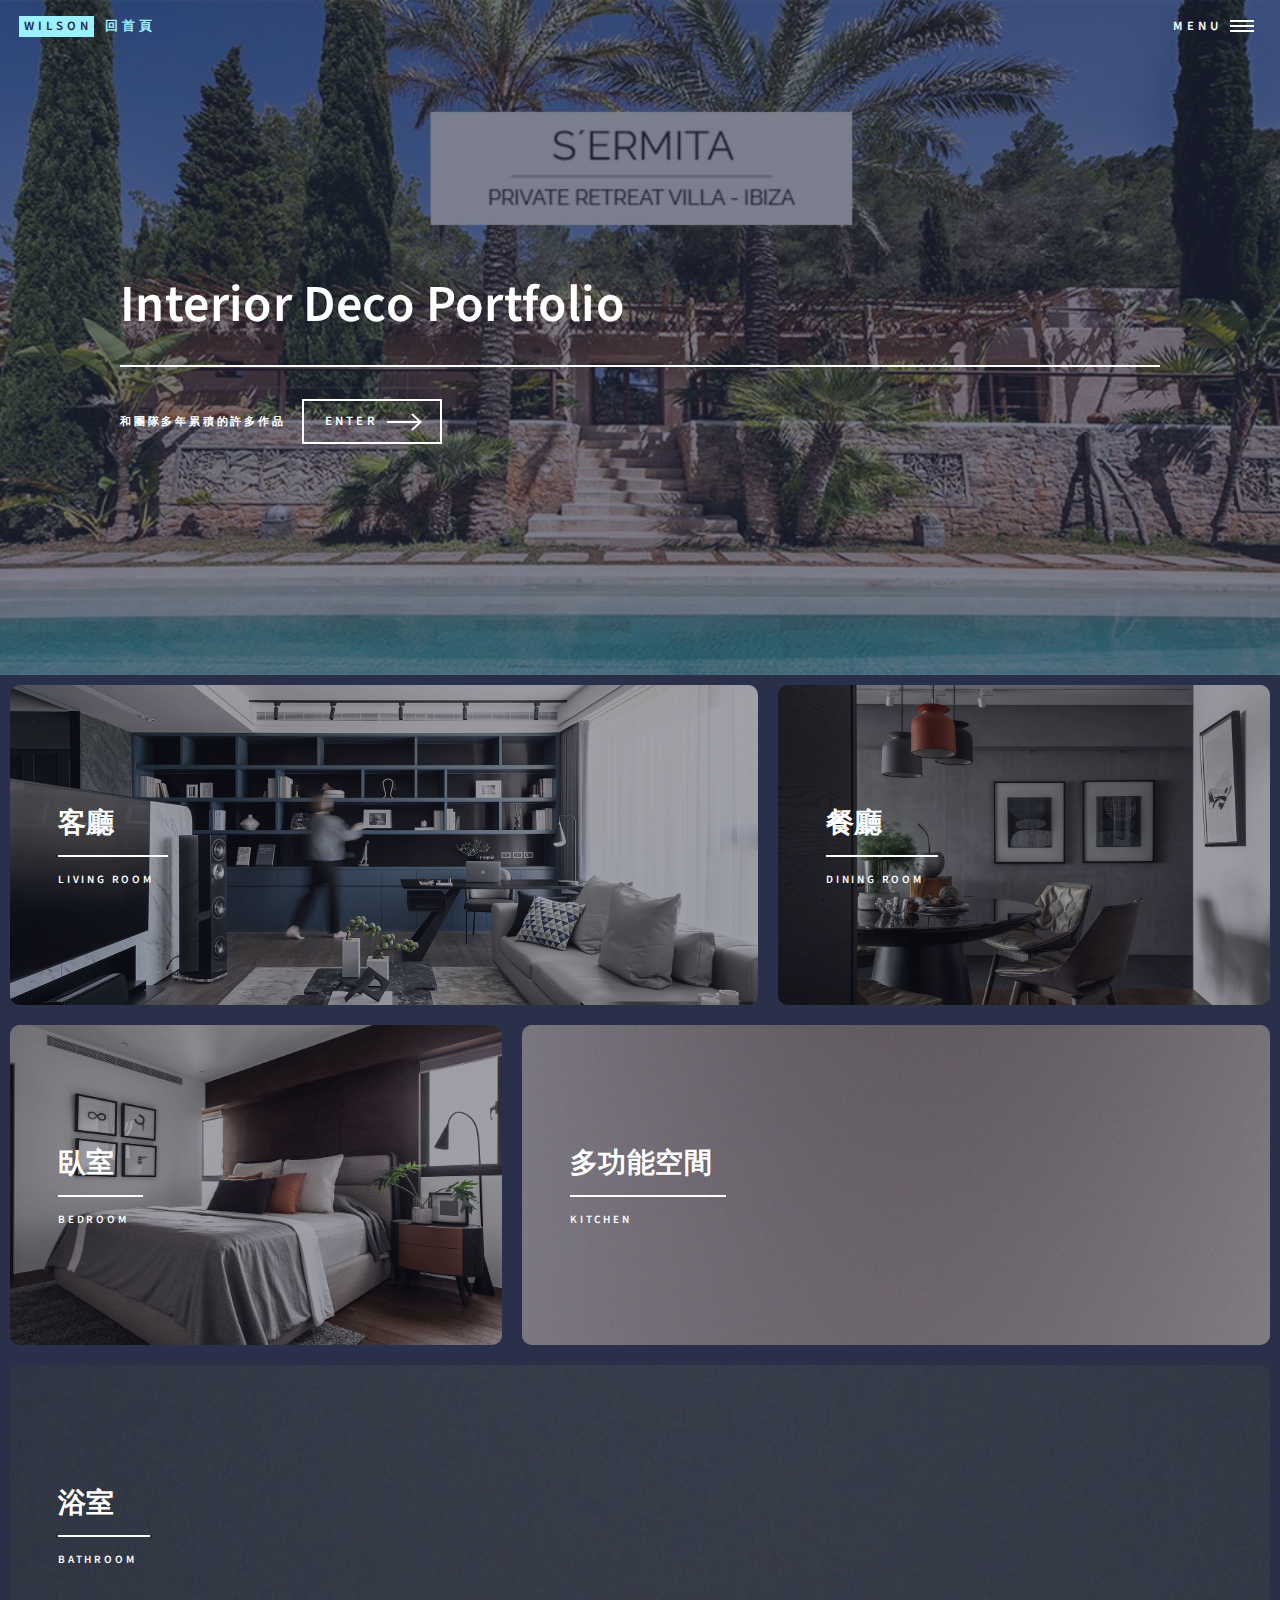
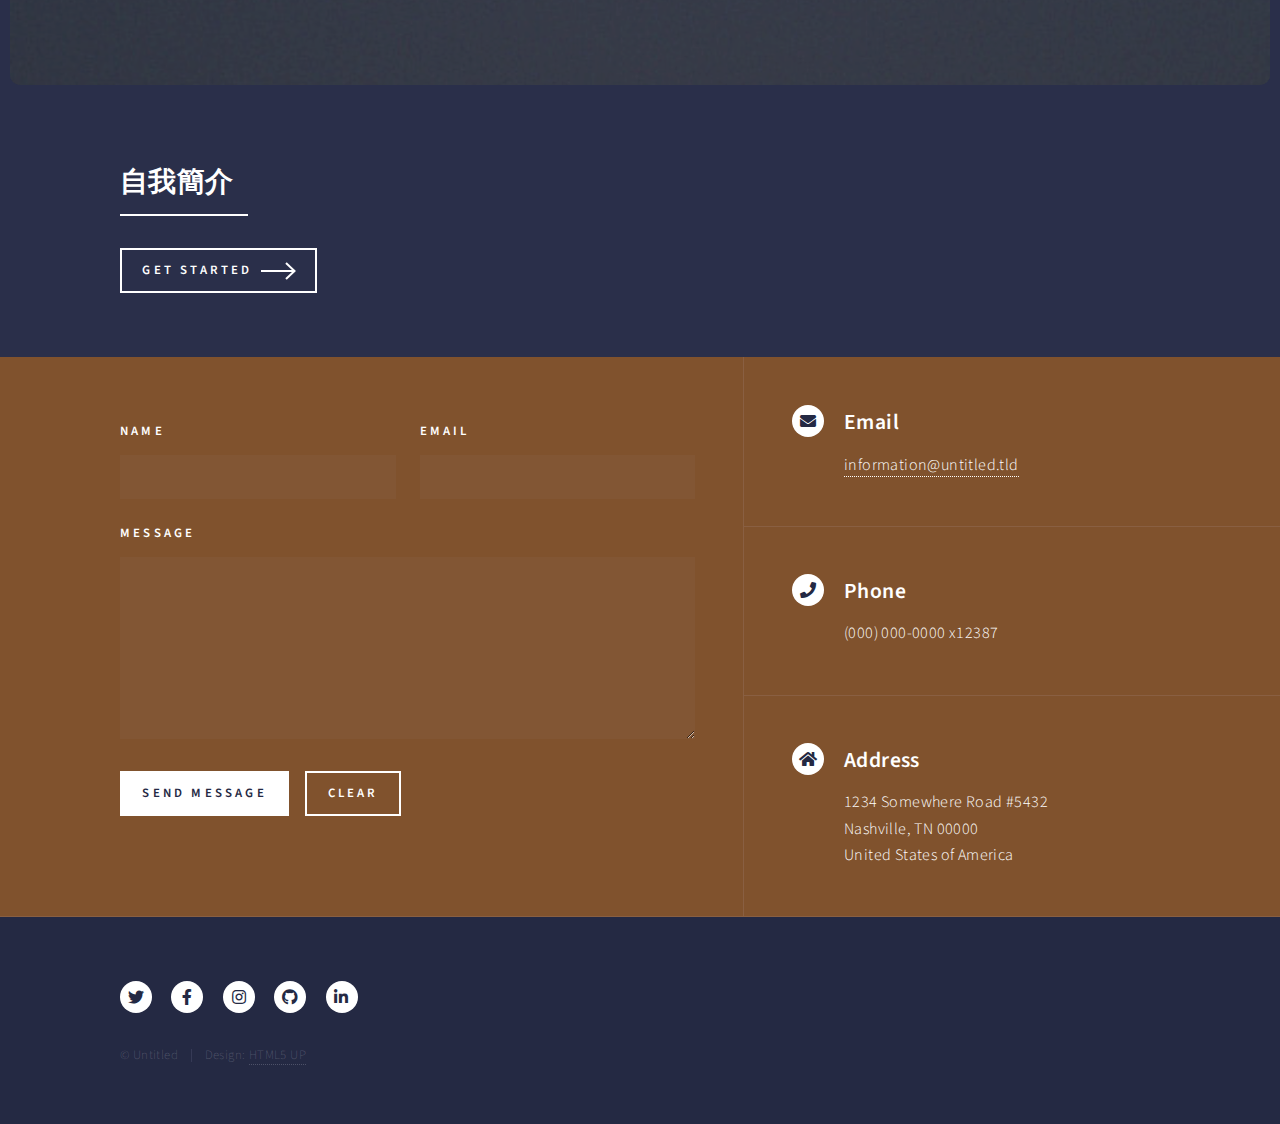
==== commit 1e59e1b6: "123" ====
--- a/index.html
+++ b/index.html
@@ -7,7 +7,7 @@
 <html>
 	<head>
 		<link rel="icon" type="Skull-Icon.svg/png" href="https://upload.wikimedia.org/wikipedia/commons/thumb/e/e3/Skull-Icon.svg/2048px-Skull-Icon.svg.png">
-		<title>Interior Design Portfolio</title>
+		<title>Interior Deco Portfolio</title>
 		<meta charset="utf-8" />
 		<meta name="viewport" content="width=device-width, initial-scale=1, user-scalable=no" />
 		<link rel="stylesheet" href="assets/css/main.css" />
@@ -44,10 +44,10 @@
 					<section id="banner" class="major">
 						<div class="inner">
 							<header class="major">
-								<h1>Interior  Design Portfolio</h1>
+								<h1>Interior Deco Portfolio</h1>
 							</header>
 							<div class="content">
-								<p>多年累積的許多作品</p>
+								<p>和團隊多年累積的許多作品</p>
 								<ul class="actions">
 									<li><a href="#one" class="button next scrolly">Enter</a></li>
 								</ul>
@@ -65,7 +65,7 @@
 										<img src="images/客廳01.jpg" alt="" />
 									</span>
 									<header class="major">
-										<h3><a href="客廳02.html" class="link">客廳</a></h3>
+										<h3><a href="客廳/index.html" class="link">客廳</a></h3>
 										<p>living room</p>
 									</header>
 								</article>
@@ -74,7 +74,7 @@
 										<img src="images/餐廳封面.jpg" alt="" />
 									</span>
 									<header class="major">
-										<h3><a href="餐廳.html" class="link">餐廳</a></h3>
+										<h3><a href="餐廳/index.html" class="link">餐廳</a></h3>
 										<p>dining room</p>
 									</header>
 								</article>
@@ -83,7 +83,7 @@
 										<img src="images/房間封面.jpg" alt="" />
 									</span>
 									<header class="major">
-										<h3><a href="臥室.html" class="link">臥室</a></h3>
+										<h3><a href="臥室/index.html" class="link">臥室</a></h3>
 										<p>bedroom</p>
 									</header>
 								</article>
@@ -92,7 +92,7 @@
 										<img src="images/pic04.jpg" alt="" />
 									</span>
 									<header class="major">
-										<h3><a href="廚房.html" class="link">廚房</a></h3>
+										<h3><a href="多功能空間/index.html" class="link">多功能空間</a></h3>
 										<p>kitchen</p>
 									</header>
 								</article>
@@ -101,7 +101,7 @@
 										<img src="images/pic05.jpg" alt="" />
 									</span>
 									<header class="major">
-										<h3><a href="浴室.html" class="link">浴室</a></h3>
+										<h3><a href="浴室/index.html" class="link">浴室</a></h3>
 										<p>bathroom</p>
 									</header>
 								</article>
